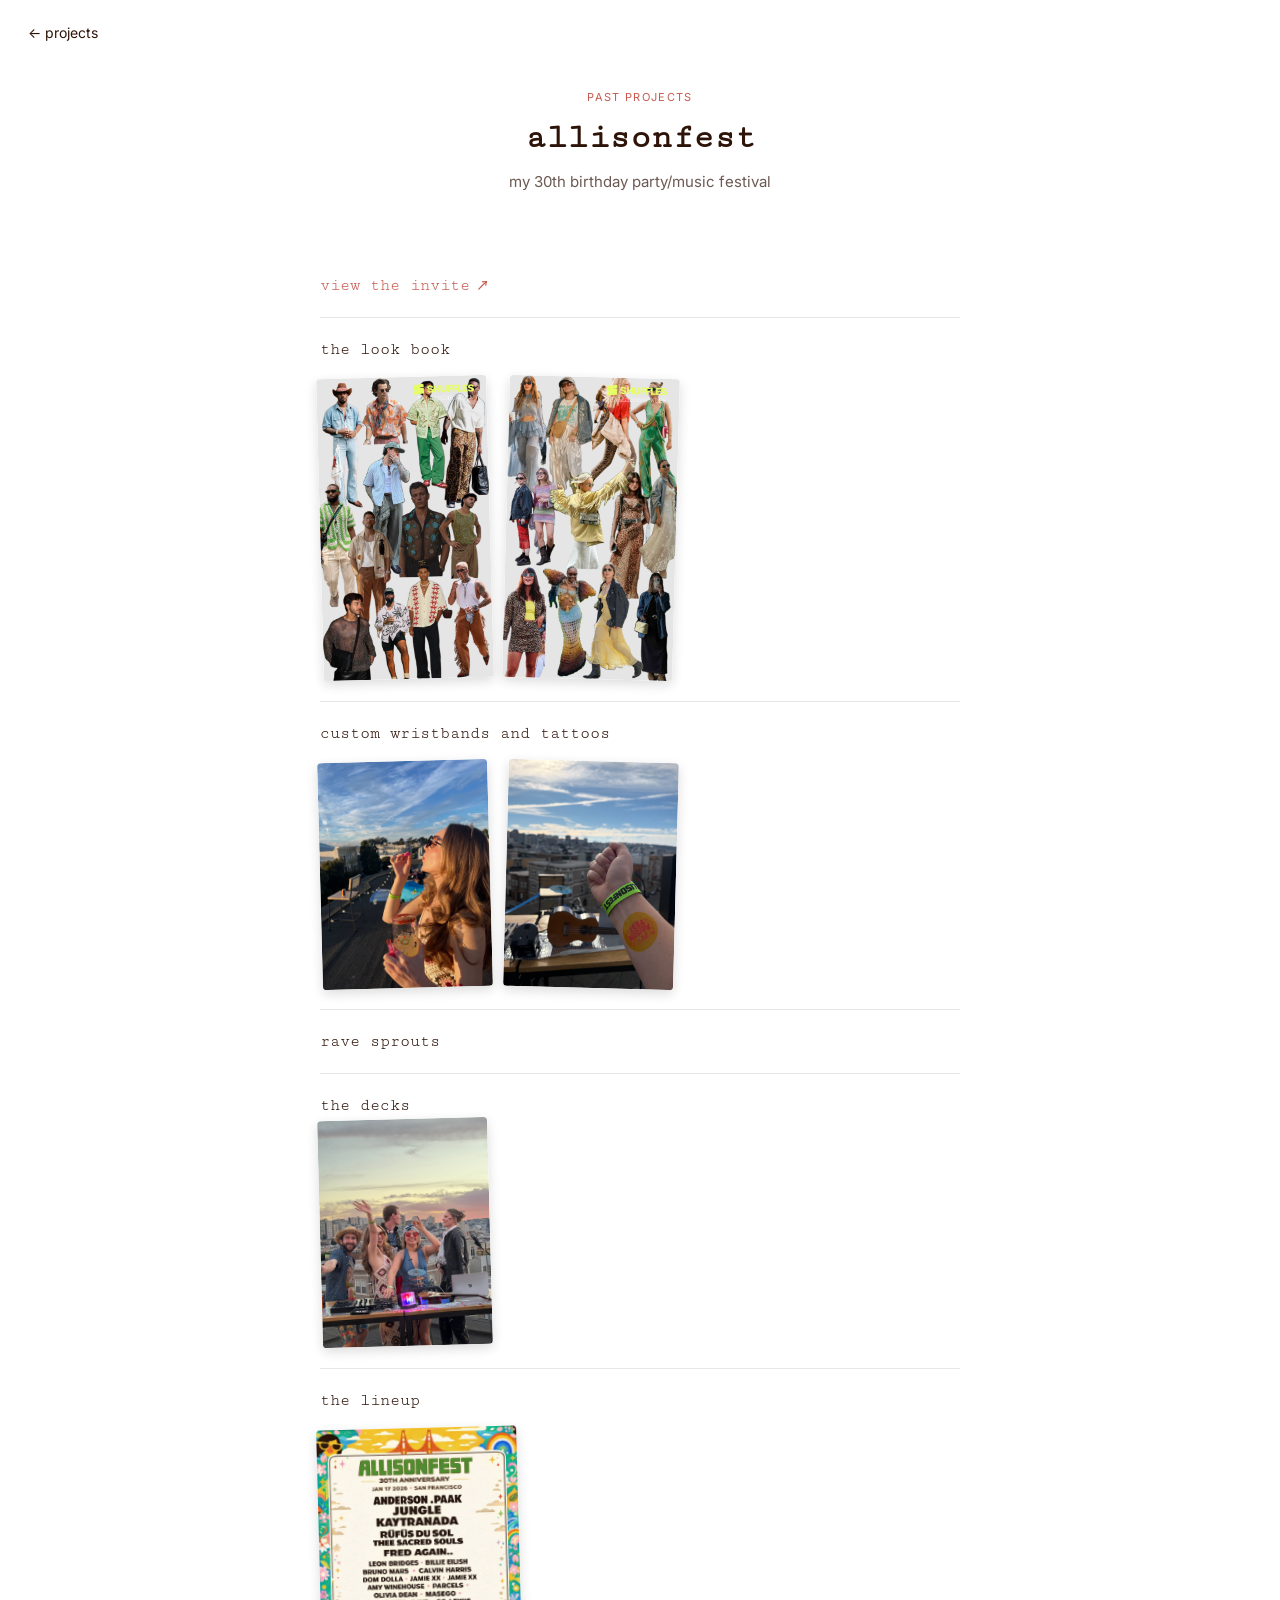
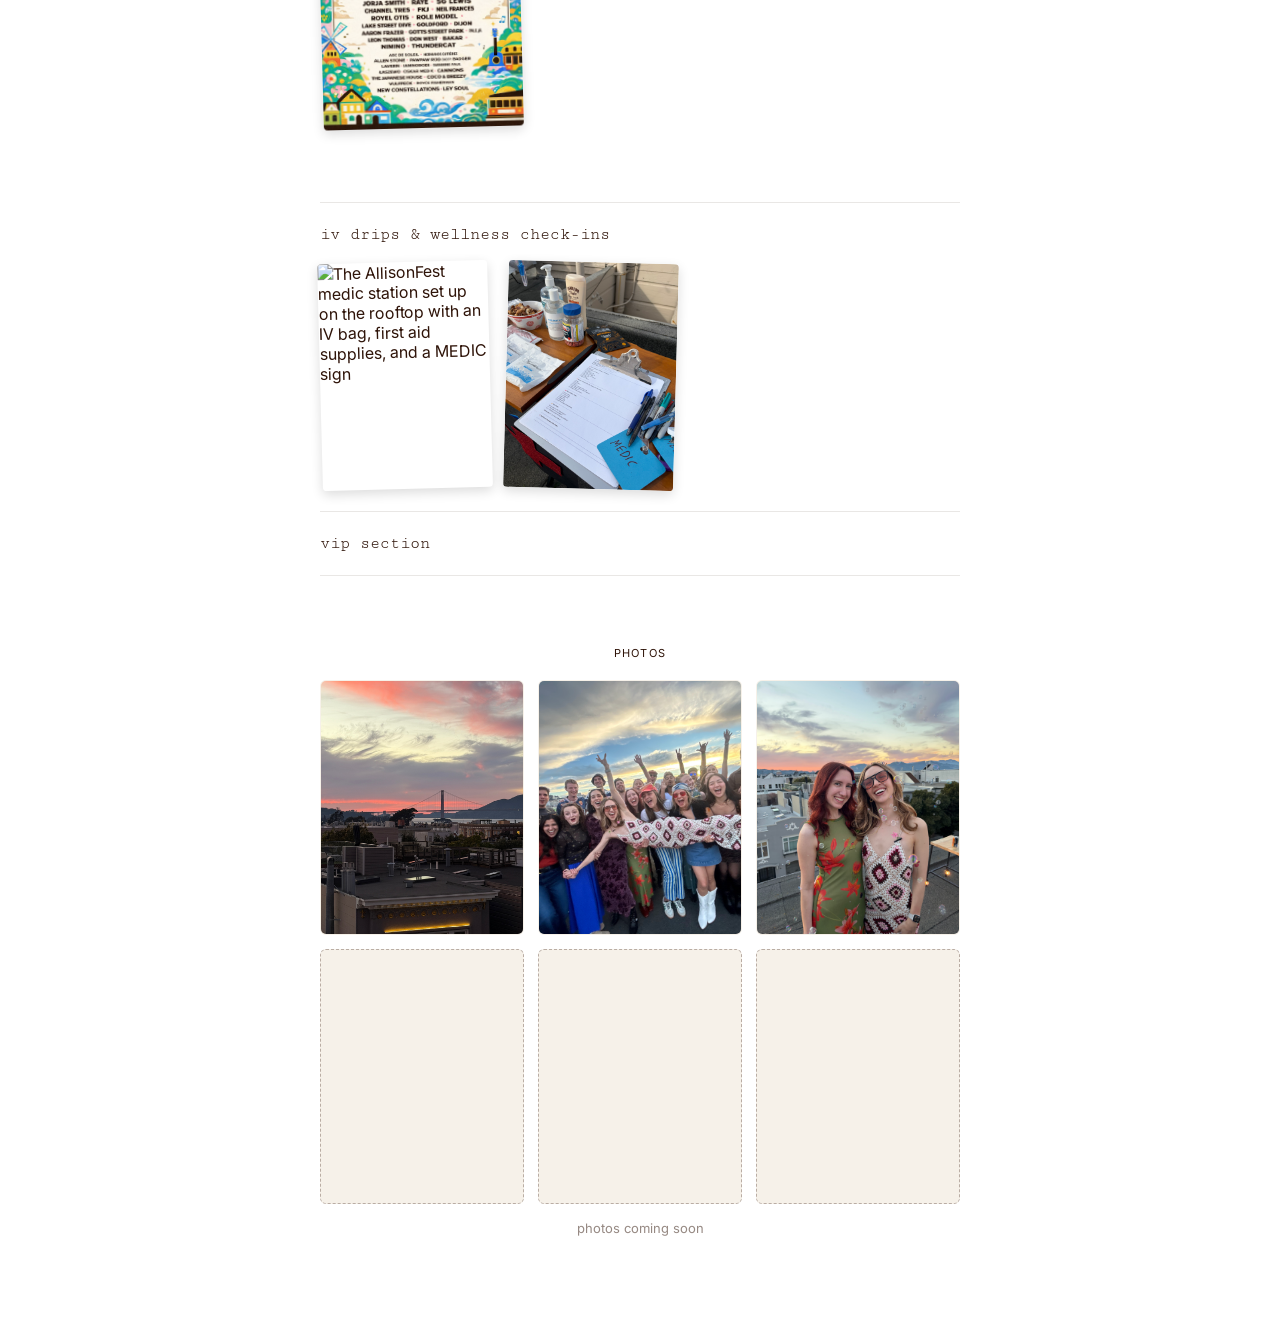
==== allisonfest.html @ 03eff828 "Place lineup poster and Spotify embed side by side Wrapped both in a flex row (.lineup-row) that sit" ====
<!DOCTYPE html>
<html lang="en">
<head>
  <meta charset="UTF-8">
  <meta name="viewport" content="width=device-width, initial-scale=1.0">
  <title>allisonfest - Allison</title>
  <link href="https://fonts.googleapis.com/css2?family=Cutive+Mono&family=Inter:wght@400;500&display=swap" rel="stylesheet">
  <link rel="stylesheet" href="allisonfest.css">
  <link rel="icon" type="image/svg+xml" href="favicon.svg">
</head>
<body>
  <a class="back" href="projects.html">&larr; projects</a>

  <header>
    <p class="label">past projects</p>
    <h1>allisonfest</h1>
    <p class="intro">my 30th birthday party/music festival</p>
  </header>

  <div class="moments">

    <div class="moment">
      <div class="text">
        <a class="moment-link title-link" href="https://partiful.com/e/MpASDK0CbghXF8dYH8AB?c=dkXeD7G3" target="_blank" rel="noopener">
          view the invite
          <svg class="arrow" viewBox="0 0 20 20" aria-hidden="true" xmlns="http://www.w3.org/2000/svg">
            <path d="M4 16 C7 12.5 10 9.5 15 5" stroke="#c65a4f" stroke-width="1.6" fill="none" stroke-linecap="round"/>
            <path d="M9.3 5.6 C11.3 5.2 13.4 5 15 5 C14.7 6.6 14.3 8.5 13.9 10.4" stroke="#c65a4f" stroke-width="1.6" fill="none" stroke-linecap="round" stroke-linejoin="round"/>
          </svg>
        </a>
      </div>
    </div>

    <div class="moment">
      <div class="text">
        <span class="title">the look book</span>
        <div class="moment-photos">
          <img class="moment-photo" src="images/allisonfest-lookbook-moodboard.jpg"
               alt="AllisonFest lookbook moodboard: a collage of festival menswear outfit inspiration">
          <img class="moment-photo tilt-r" src="images/allisonfest-lookbook-moodboard-2.jpg"
               alt="AllisonFest lookbook moodboard: a collage of festival womenswear outfit inspiration">
        </div>
      </div>
    </div>

    <div class="moment">
      <div class="text">
        <span class="title">custom wristbands and tattoos</span>
        <div class="moment-photos">
          <img class="moment-photo" src="images/allisonfest-wristband.jpg"
               alt="Guest wearing a custom AllisonFest 30th anniversary wristband, blowing bubbles on the rooftop">
          <img class="moment-photo tilt-r" src="images/allisonfest-wristband-tattoo.jpg"
               alt="A guest's wristband and custom AllisonFest temporary tattoo on their arm">
        </div>
      </div>
    </div>

    <div class="moment">
      <div class="text">
        <span class="title">rave sprouts</span>
      </div>
    </div>

    <div class="moment">
      <div class="text">
        <span class="title">the decks</span>
        <img class="moment-photo" src="images/allisonfest-dj-table.jpg"
             alt="Friends dancing and hyping up the decks with a Pioneer DJ setup and disco lights at AllisonFest">
      </div>
    </div>

    <div class="moment">
      <div class="text">
        <span class="title">the lineup</span>
        <div class="lineup-row">
          <img class="moment-photo lineup-poster" src="images/allisonfest-lineup-poster.png" alt="AllisonFest 30th Anniversary festival lineup poster">
          <iframe class="moment-embed" title="AllisonFest playlist on Spotify"
                  src="https://open.spotify.com/embed/playlist/3aZyClrRQK6zC7qdqh6Js7"
                  height="352" frameborder="0" loading="lazy"
                  allow="autoplay; clipboard-write; encrypted-media; fullscreen; picture-in-picture"></iframe>
        </div>
      </div>
    </div>

    <div class="moment">
      <div class="text">
        <span class="title">iv drips &amp; wellness check-ins</span>
        <div class="moment-photos">
          <img class="moment-photo" src="images/allisonfest-medic-station.jpg"
               alt="The AllisonFest medic station set up on the rooftop with an IV bag, first aid supplies, and a MEDIC sign">
          <img class="moment-photo tilt-r" src="images/allisonfest-medic-form.jpg"
               alt="A joke medic check-in form on a clipboard, with questions like mental status exam and pain scale">
        </div>
      </div>
    </div>

    <div class="moment">
      <div class="text">
        <span class="title">vip section</span>
      </div>
    </div>

  </div>

  <div class="gallery">
    <p class="label">photos</p>
    <div class="gallery-grid">
      <div class="photo-slot filled">
        <img src="images/allisonfest-rooftop-view.jpg" alt="Sunset view of the Golden Gate Bridge from the AllisonFest rooftop">
      </div>
      <div class="photo-slot filled">
        <img src="images/allisonfest-crowd.jpg" alt="A big group of AllisonFest guests cheering on the rooftop at sunset">
      </div>
      <div class="photo-slot filled">
        <img src="images/allisonfest-friends.jpg" alt="Two friends smiling together on the rooftop with bubbles floating around them">
      </div>
      <div class="photo-slot"></div>
      <div class="photo-slot"></div>
      <div class="photo-slot"></div>
    </div>
    <p class="gallery-note">photos coming soon</p>
  </div>

</body>
</html>
---- allisonfest.css ----
* { margin: 0; padding: 0; box-sizing: border-box; }

body {
  background: #ffffff;
  font-family: "Inter", sans-serif;
  color: #2e1308;
  padding: 90px 6vw 100px;
}

.back {
  position: fixed;
  top: 24px;
  left: 28px;
  font-size: 14px;
  font-family: "Inter", sans-serif;
  color: #2e1308;
  text-decoration: none;
  z-index: 10;
}

.back:hover { text-decoration: underline; }

header {
  text-align: center;
  max-width: 520px;
  margin: 0 auto 60px;
}

.label {
  font-size: 11px;
  font-weight: 400;
  text-transform: uppercase;
  letter-spacing: 0.12em;
  color: #c65a4f;
  margin-bottom: 14px;
}

header h1 {
  font-family: "Cutive Mono", monospace;
  font-weight: 700;
  font-size: clamp(1.6rem, 4vw, 2.2rem);
  margin-bottom: 14px;
}

.intro {
  font-size: 15px;
  line-height: 1.5;
  color: rgba(46, 19, 8, 0.7);
}

.moments {
  max-width: 640px;
  margin: 0 auto;
}

.moment {
  display: flex;
  align-items: center;
  gap: 24px;
  padding: 22px 0;
  border-bottom: 1px solid rgba(46, 19, 8, 0.1);
}

.thumb {
  flex-shrink: 0;
  width: 84px;
  height: 84px;
  border-radius: 50%;
  overflow: hidden;
}

.thumb svg {
  width: 100%;
  height: 100%;
  display: block;
}

.text {
  display: flex;
  flex-direction: column;
  gap: 4px;
}

.title {
  font-family: "Cutive Mono", monospace;
  font-size: 17px;
}

.blurb {
  font-size: 14px;
  line-height: 1.4;
  color: rgba(46, 19, 8, 0.65);
}

.moment-embed {
  width: 100%;
  max-width: 420px;
  margin-top: 12px;
  border: 0;
  border-radius: 12px;
}

.lineup-row {
  display: flex;
  flex-wrap: wrap;
  align-items: flex-start;
  gap: 20px;
  margin-top: 14px;
}

.lineup-row .lineup-poster {
  margin-top: 0;
  width: 200px;
  flex-shrink: 0;
}

.lineup-row .moment-embed {
  margin-top: 0;
  width: 100%;
  max-width: 380px;
  flex: 1 1 280px;
}

.moment-link {
  display: inline-flex;
  align-items: center;
  gap: 6px;
  margin-top: 8px;
  font-family: "Cutive Mono", monospace;
  font-size: 13px;
  color: #c65a4f;
  text-decoration: none;
}

.moment-link:hover {
  text-decoration: underline;
}

.moment-link .arrow {
  width: 12px;
  height: 12px;
}

.moment-link.title-link {
  margin-top: 0;
  font-size: 17px;
}

.moment-link.title-link .arrow {
  width: 14px;
  height: 14px;
}

.moment-photos {
  display: flex;
  flex-wrap: wrap;
  gap: 16px;
  margin-top: 14px;
}

.moment-photo {
  width: 170px;
  max-width: 100%;
  border-radius: 4px;
  transform: rotate(-1.5deg);
  box-shadow: 0 4px 12px rgba(0, 0, 0, 0.14);
}

.moment-photo.tilt-r {
  transform: rotate(1.5deg);
}

.dog-grid {
  display: flex;
  flex-wrap: wrap;
  justify-content: center;
  gap: 36px;
  max-width: 700px;
  margin: 20px auto 0;
}

.dog-card {
  display: flex;
  flex-direction: column;
  align-items: center;
  gap: 10px;
  transform: rotate(-2deg);
}

.dog-card.no-tilt {
  transform: rotate(0deg);
}

.dog-card.tilt-r {
  transform: rotate(2deg);
}

.dog-photo {
  width: 220px;
  max-width: 100%;
  border-radius: 4px;
  box-shadow: 0 4px 12px rgba(0, 0, 0, 0.16);
}

.dog-name {
  font-family: "Cutive Mono", monospace;
  font-size: 15px;
  color: #2e1308;
}

.gallery {
  max-width: 640px;
  margin: 70px auto 0;
  text-align: center;
}

.gallery .label {
  color: #2e1308;
}

.gallery-grid {
  display: grid;
  grid-template-columns: repeat(3, 1fr);
  gap: 14px;
  margin-top: 20px;
}

.photo-slot {
  aspect-ratio: 4 / 5;
  border: 1.5px dashed rgba(46, 19, 8, 0.3);
  border-radius: 6px;
  background: #f6f1e9;
  overflow: hidden;
}

.photo-slot.filled {
  border-style: solid;
  border-color: transparent;
}

.photo-slot.filled img {
  width: 100%;
  height: 100%;
  object-fit: cover;
  display: block;
}

.gallery-note {
  margin-top: 16px;
  font-size: 13px;
  text-align: center;
  color: rgba(46, 19, 8, 0.5);
}

@media (max-width: 640px) {
  body { padding: 80px 5vw 60px; }
  .moment { gap: 16px; }
  .thumb { width: 68px; height: 68px; }
  .gallery-grid { grid-template-columns: repeat(2, 1fr); }
}
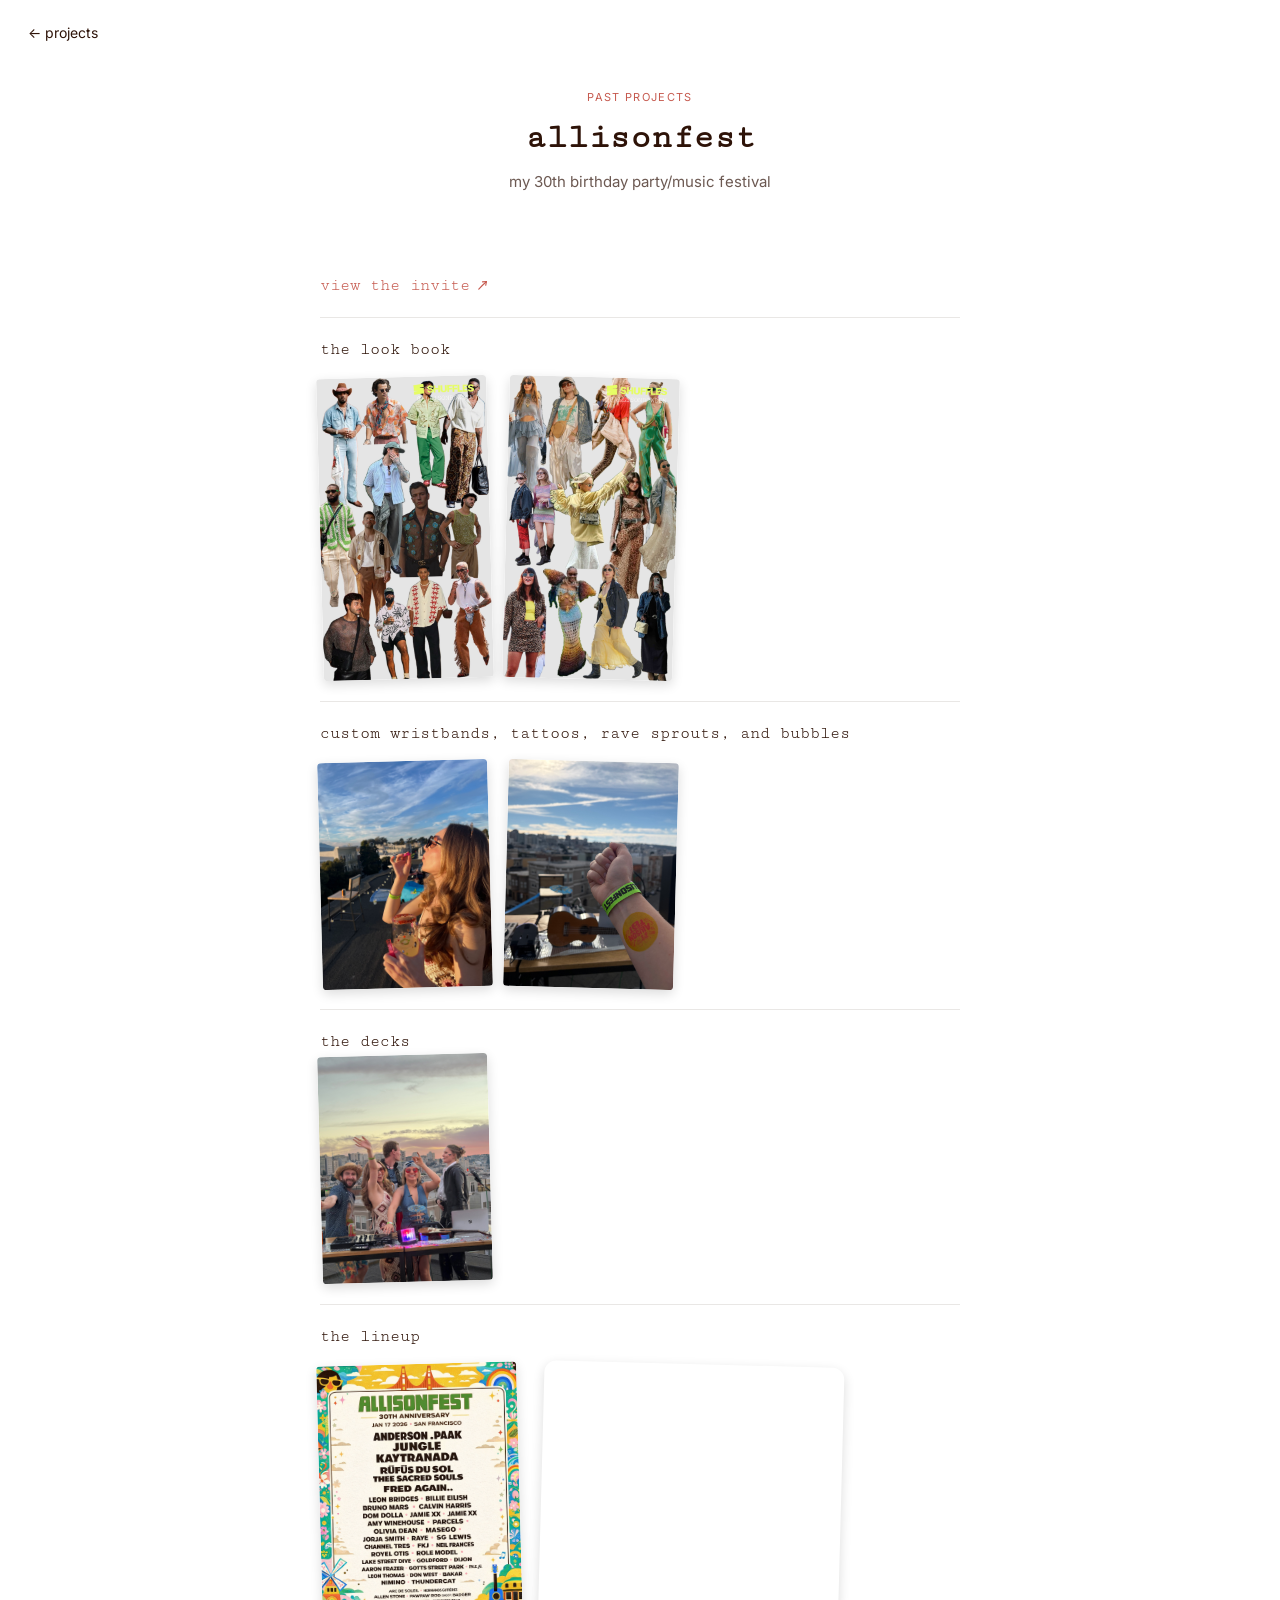
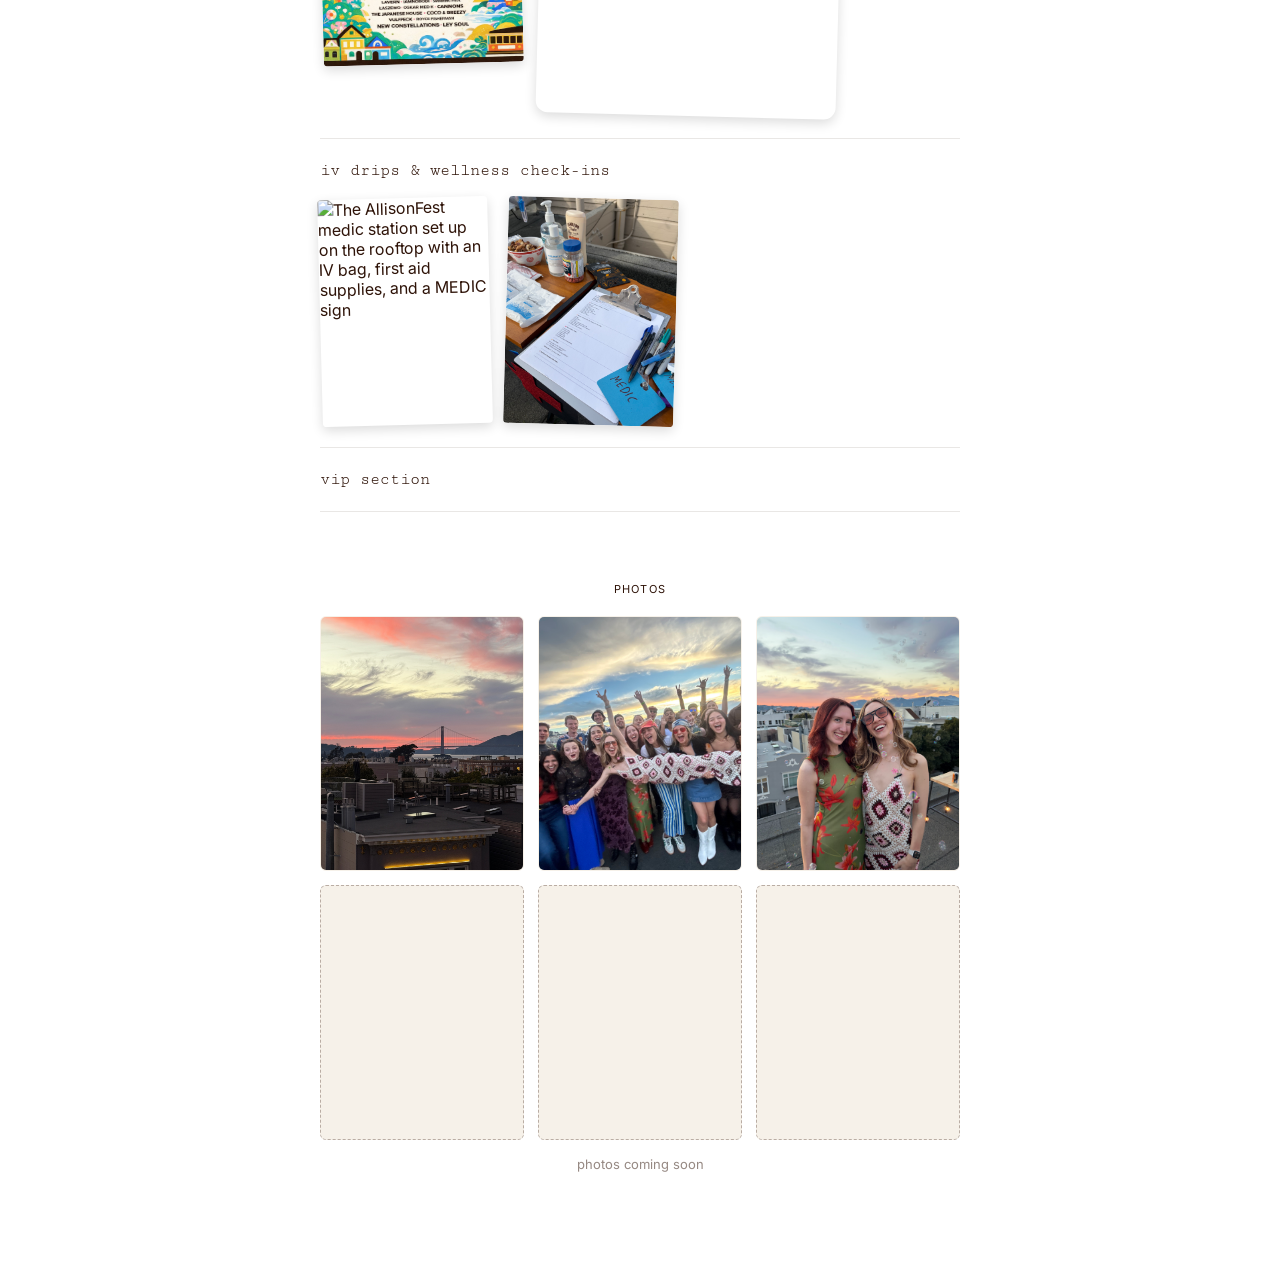
==== commit ca3f89f9: "Merge rave sprouts into the wristbands/tattoos section title Combined into one section titled 'custo" ====
--- a/allisonfest.html
+++ b/allisonfest.html
@@ -45,19 +45,13 @@
 
     <div class="moment">
       <div class="text">
-        <span class="title">custom wristbands and tattoos</span>
+        <span class="title">custom wristbands, tattoos, rave sprouts, and bubbles</span>
         <div class="moment-photos">
           <img class="moment-photo" src="images/allisonfest-wristband.jpg"
                alt="Guest wearing a custom AllisonFest 30th anniversary wristband, blowing bubbles on the rooftop">
           <img class="moment-photo tilt-r" src="images/allisonfest-wristband-tattoo.jpg"
                alt="A guest's wristband and custom AllisonFest temporary tattoo on their arm">
         </div>
-      </div>
-    </div>
-
-    <div class="moment">
-      <div class="text">
-        <span class="title">rave sprouts</span>
       </div>
     </div>
 
--- a/allisonfest.css
+++ b/allisonfest.css
@@ -119,6 +119,8 @@
   width: 100%;
   max-width: 380px;
   flex: 1 1 280px;
+  transform: rotate(1.5deg);
+  box-shadow: 0 4px 12px rgba(0, 0, 0, 0.14);
 }
 
 .moment-link {
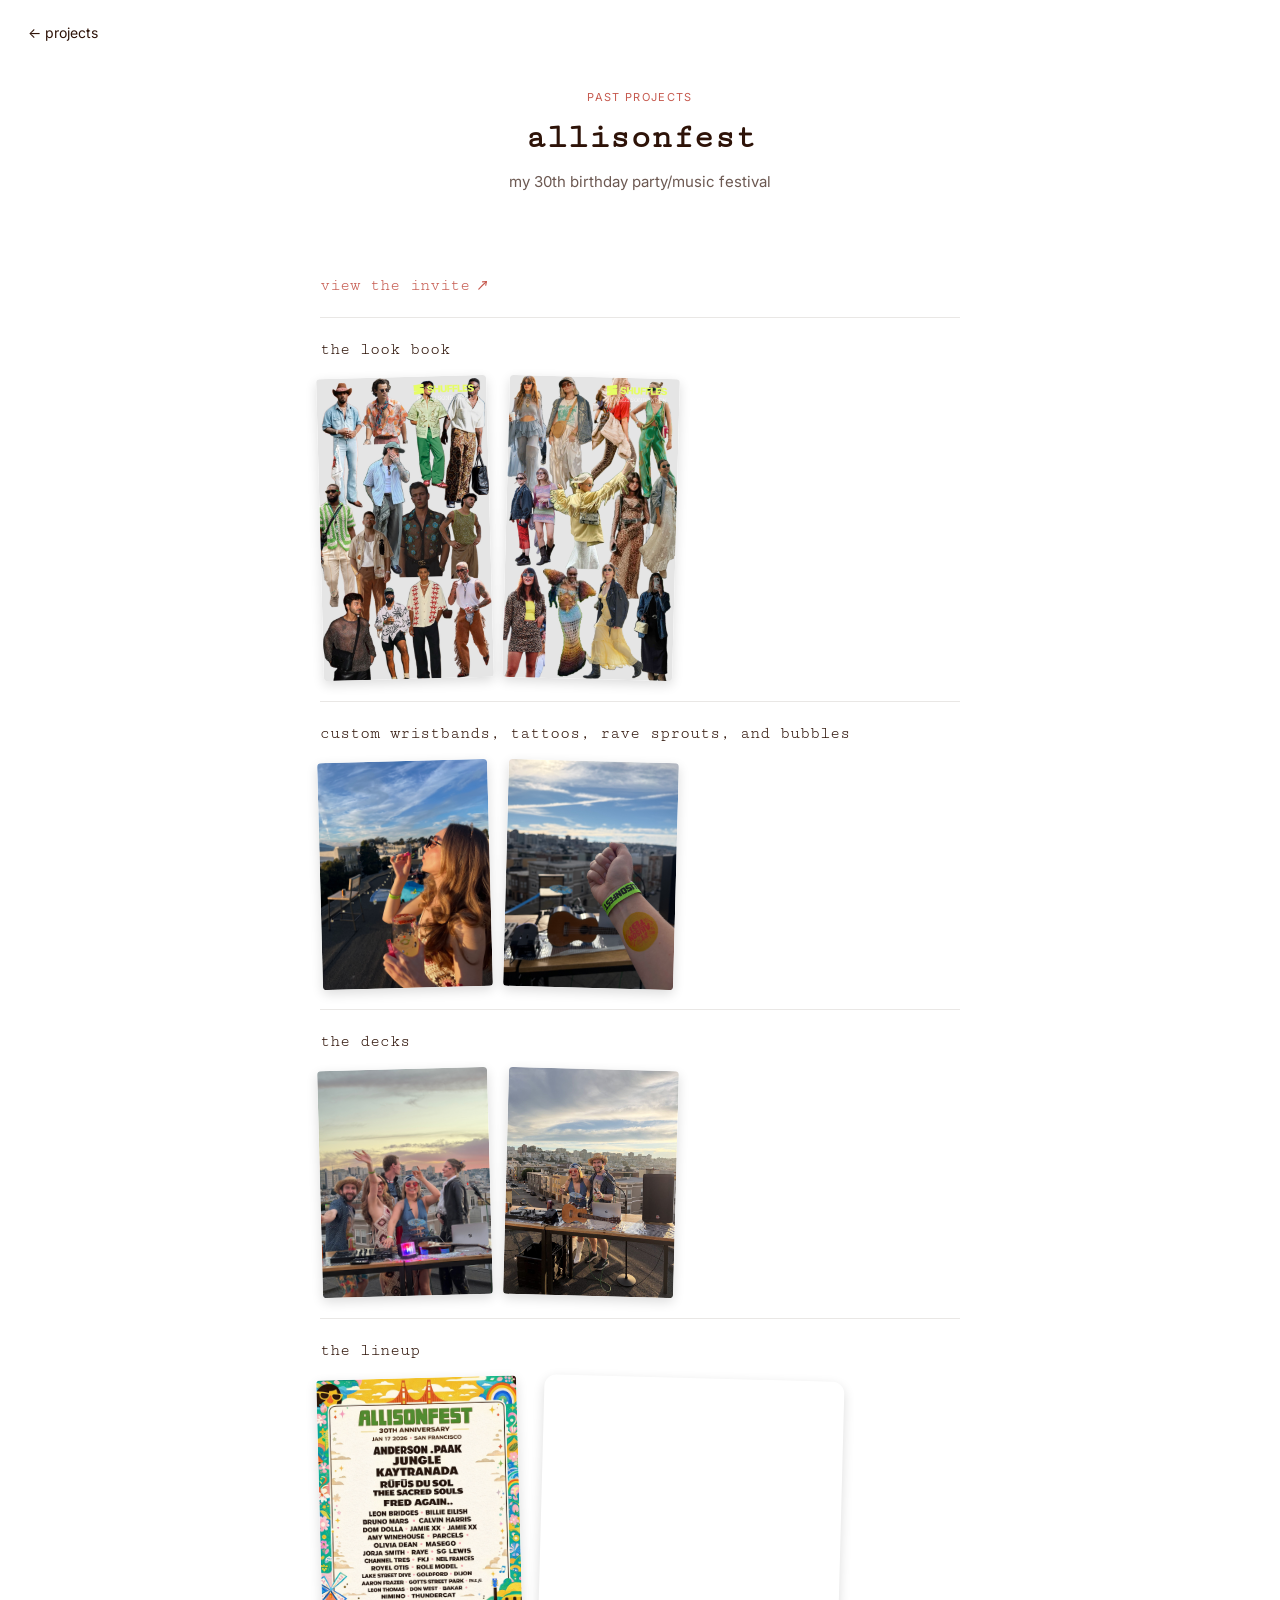
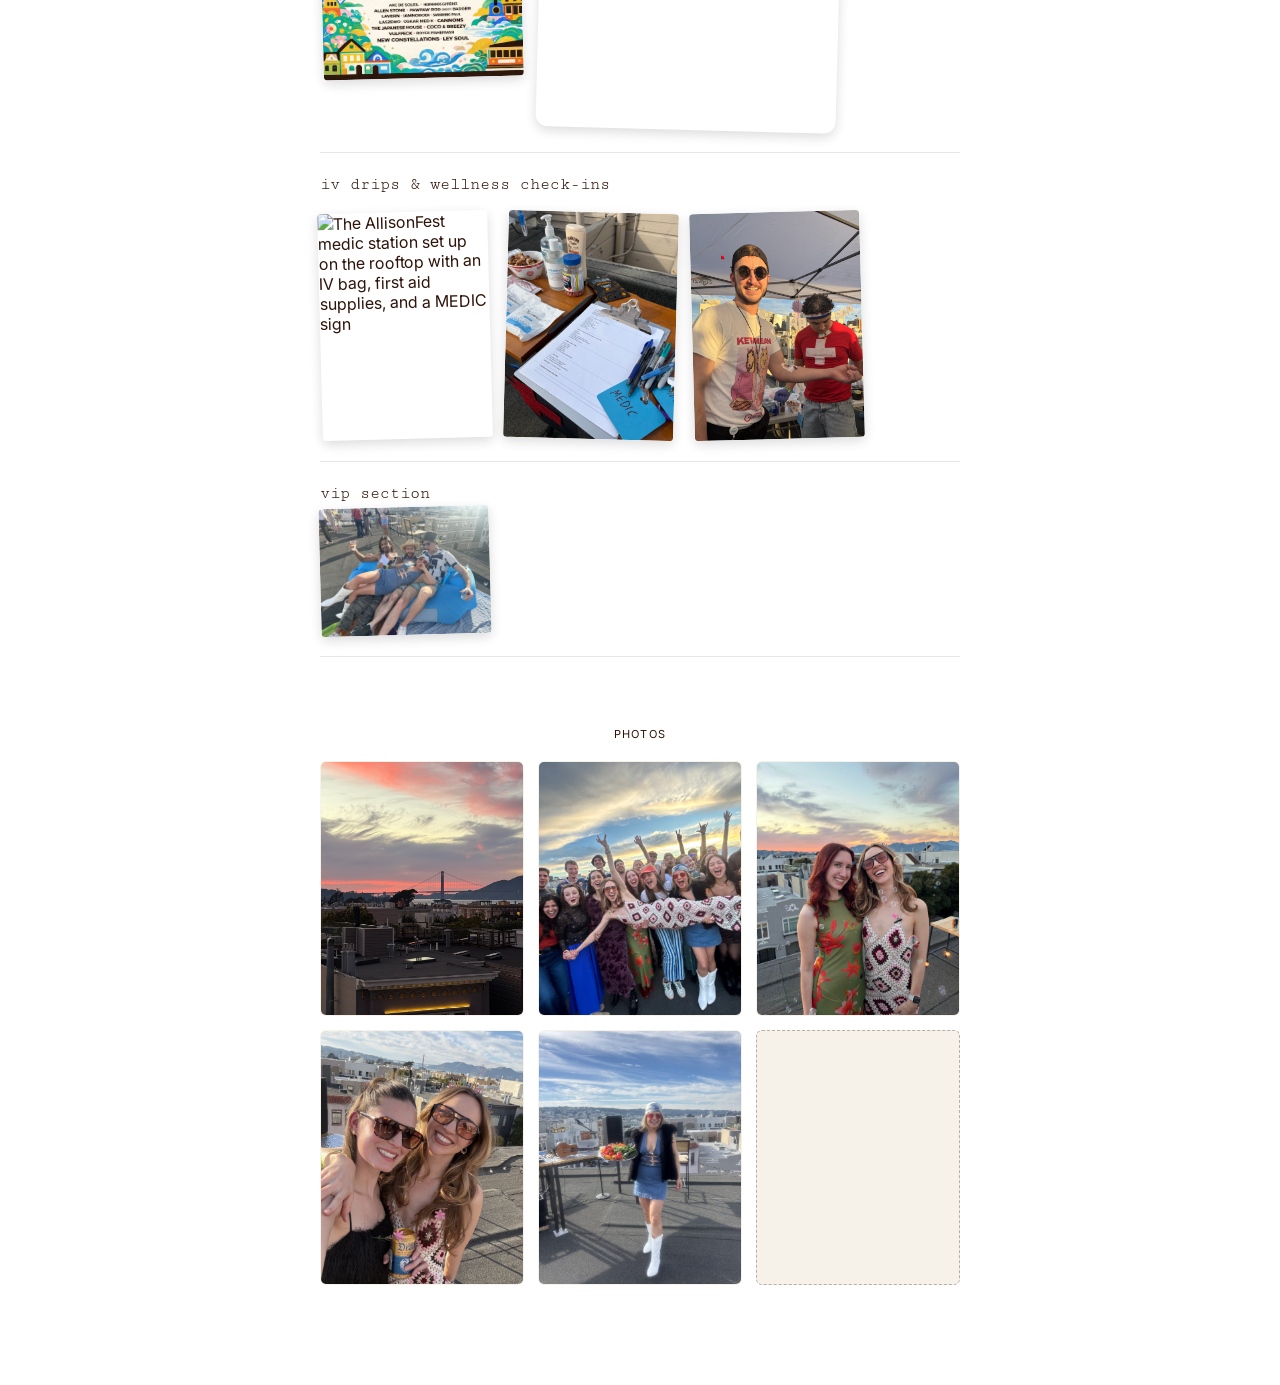
==== commit 4a794e30: "Add new AllisonFest photos: decks, VIP section, medic tent, gallery - the decks: added second DJ tab" ====
--- a/allisonfest.html
+++ b/allisonfest.html
@@ -58,8 +58,12 @@
     <div class="moment">
       <div class="text">
         <span class="title">the decks</span>
-        <img class="moment-photo" src="images/allisonfest-dj-table.jpg"
-             alt="Friends dancing and hyping up the decks with a Pioneer DJ setup and disco lights at AllisonFest">
+        <div class="moment-photos">
+          <img class="moment-photo" src="images/allisonfest-dj-table.jpg"
+               alt="Friends dancing and hyping up the decks with a Pioneer DJ setup and disco lights at AllisonFest">
+          <img class="moment-photo tilt-r" src="images/allisonfest-decks-2.jpg"
+               alt="Two DJs laughing behind the decks on the rooftop with a ukulele and speaker, city skyline behind them">
+        </div>
       </div>
     </div>
 
@@ -84,6 +88,8 @@
                alt="The AllisonFest medic station set up on the rooftop with an IV bag, first aid supplies, and a MEDIC sign">
           <img class="moment-photo tilt-r" src="images/allisonfest-medic-form.jpg"
                alt="A joke medic check-in form on a clipboard, with questions like mental status exam and pain scale">
+          <img class="moment-photo" src="images/allisonfest-medic-2.jpg"
+               alt="A guest getting a fake IV setup from a medic-costumed friend under the medic tent">
         </div>
       </div>
     </div>
@@ -91,6 +97,8 @@
     <div class="moment">
       <div class="text">
         <span class="title">vip section</span>
+        <img class="moment-photo" src="images/allisonfest-vip.jpg"
+             alt="Friends piled onto a blue inflatable lounger in the VIP section, laughing and holding drinks">
       </div>
     </div>
 
@@ -108,11 +116,14 @@
       <div class="photo-slot filled">
         <img src="images/allisonfest-friends.jpg" alt="Two friends smiling together on the rooftop with bubbles floating around them">
       </div>
-      <div class="photo-slot"></div>
-      <div class="photo-slot"></div>
+      <div class="photo-slot filled">
+        <img src="images/allisonfest-gallery-4.jpg" alt="Two friends smiling together on the rooftop with the Golden Gate Bridge behind them">
+      </div>
+      <div class="photo-slot filled">
+        <img src="images/allisonfest-gallery-5.jpg" alt="Guest in a denim outfit and white boots holding a veggie tray on the rooftop">
+      </div>
       <div class="photo-slot"></div>
     </div>
-    <p class="gallery-note">photos coming soon</p>
   </div>
 
 </body>
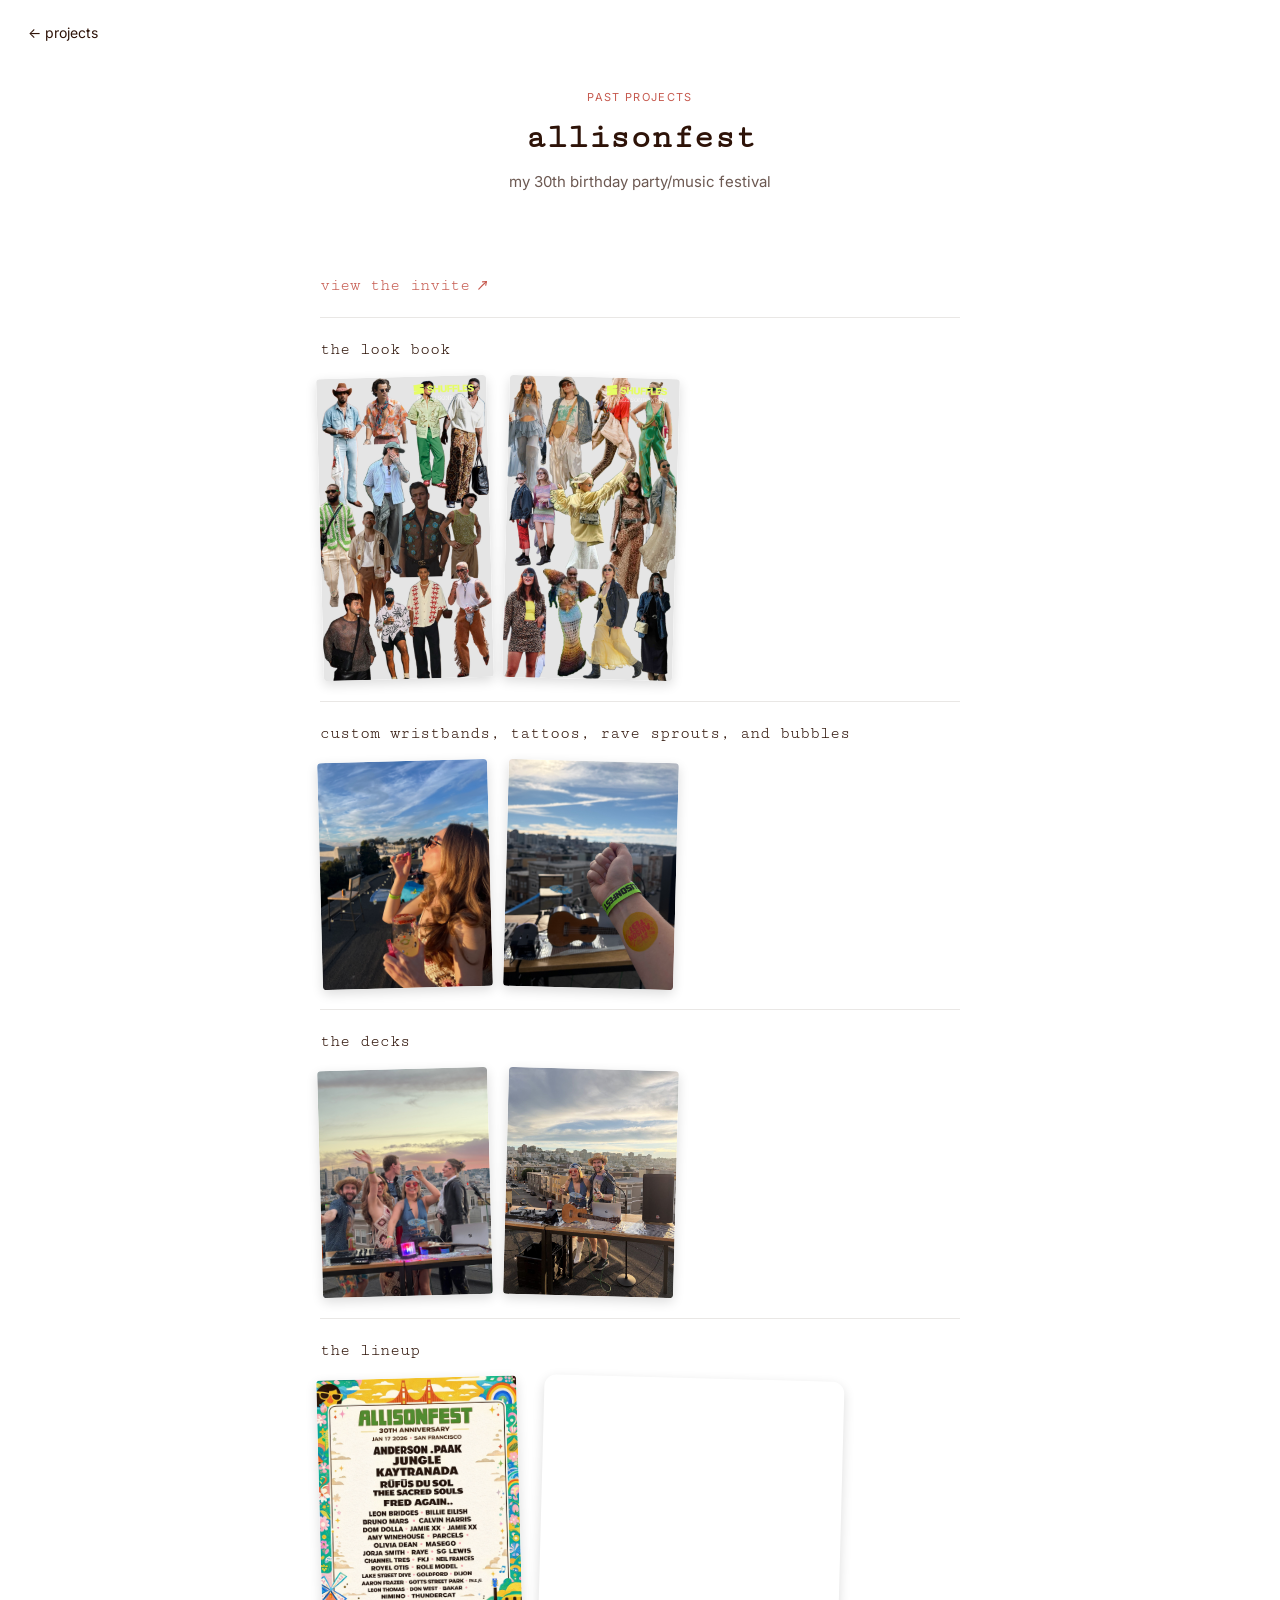
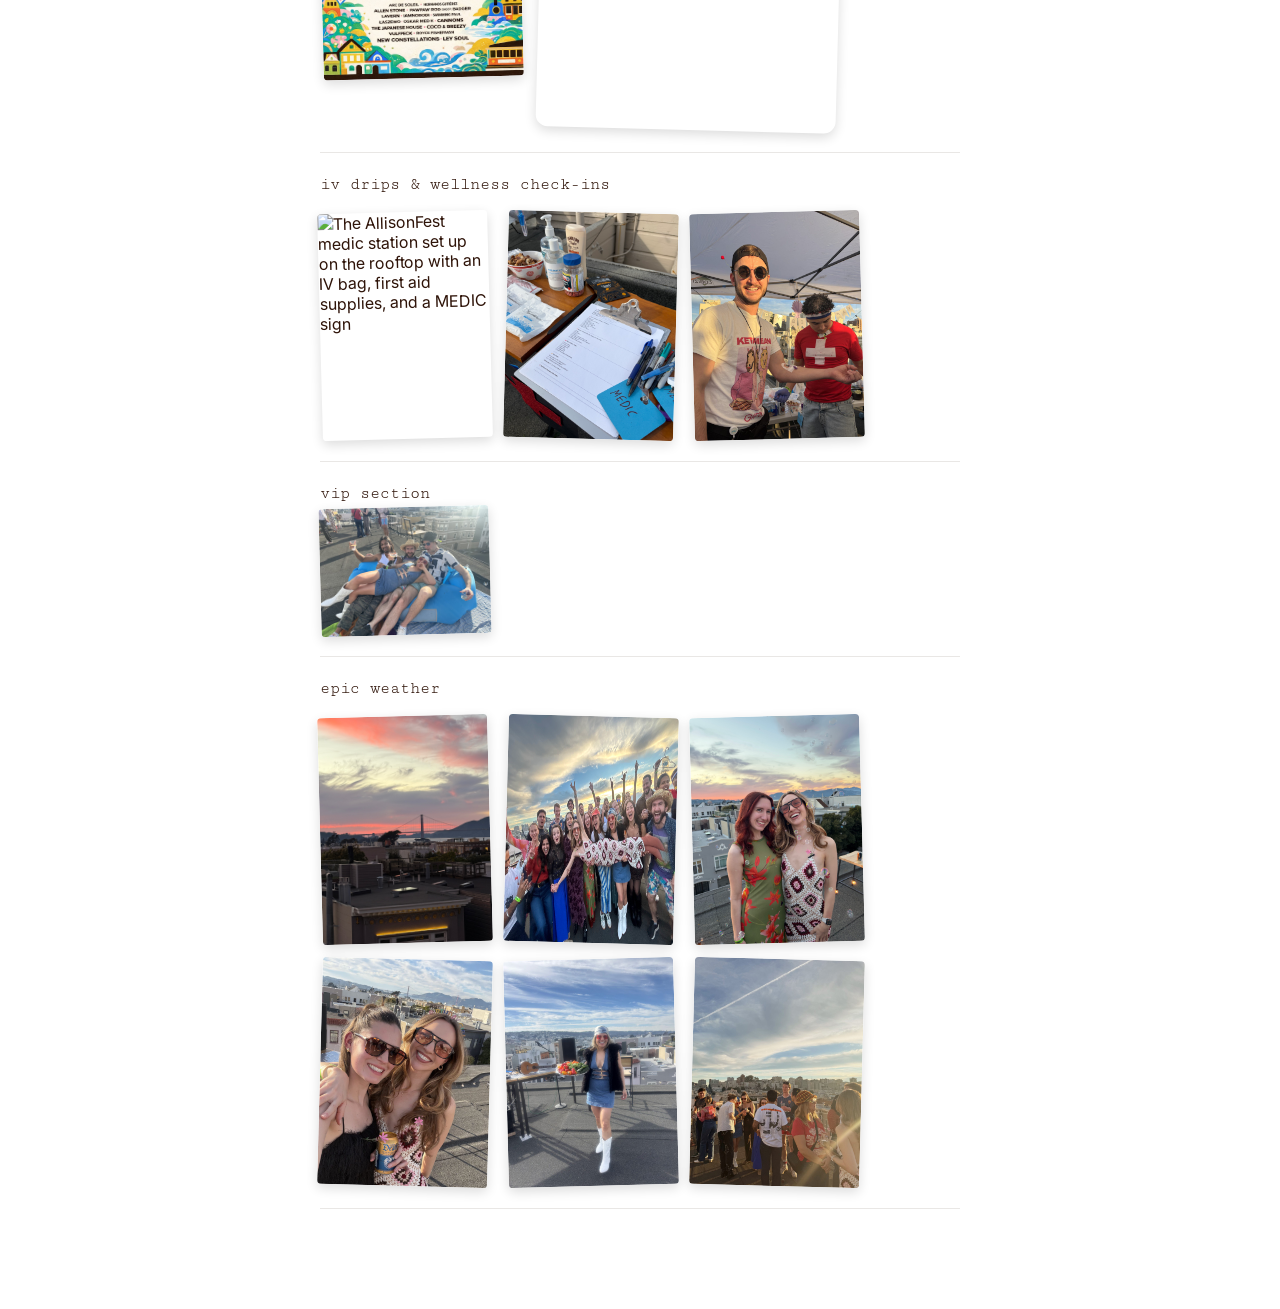
==== commit bf399335: "Replace bottom photo gallery grid with an 'epic weather' moment section Moved all 5 existing gallery" ====
--- a/allisonfest.html
+++ b/allisonfest.html
@@ -102,28 +102,20 @@
       </div>
     </div>
 
-  </div>
+    <div class="moment">
+      <div class="text">
+        <span class="title">epic weather</span>
+        <div class="moment-photos">
+          <img class="moment-photo" src="images/allisonfest-rooftop-view.jpg" alt="Sunset view of the Golden Gate Bridge from the AllisonFest rooftop">
+          <img class="moment-photo tilt-r" src="images/allisonfest-crowd.jpg" alt="A big group of AllisonFest guests cheering on the rooftop at sunset">
+          <img class="moment-photo" src="images/allisonfest-friends.jpg" alt="Two friends smiling together on the rooftop with bubbles floating around them">
+          <img class="moment-photo tilt-r" src="images/allisonfest-gallery-4.jpg" alt="Two friends smiling together on the rooftop with the Golden Gate Bridge behind them">
+          <img class="moment-photo" src="images/allisonfest-gallery-5.jpg" alt="Guest in a denim outfit and white boots holding a veggie tray on the rooftop">
+          <img class="moment-photo tilt-r" src="images/allisonfest-gallery-6.jpg" alt="Group of friends chatting on the rooftop at golden hour under a dramatic sky with a long contrail">
+        </div>
+      </div>
+    </div>
 
-  <div class="gallery">
-    <p class="label">photos</p>
-    <div class="gallery-grid">
-      <div class="photo-slot filled">
-        <img src="images/allisonfest-rooftop-view.jpg" alt="Sunset view of the Golden Gate Bridge from the AllisonFest rooftop">
-      </div>
-      <div class="photo-slot filled">
-        <img src="images/allisonfest-crowd.jpg" alt="A big group of AllisonFest guests cheering on the rooftop at sunset">
-      </div>
-      <div class="photo-slot filled">
-        <img src="images/allisonfest-friends.jpg" alt="Two friends smiling together on the rooftop with bubbles floating around them">
-      </div>
-      <div class="photo-slot filled">
-        <img src="images/allisonfest-gallery-4.jpg" alt="Two friends smiling together on the rooftop with the Golden Gate Bridge behind them">
-      </div>
-      <div class="photo-slot filled">
-        <img src="images/allisonfest-gallery-5.jpg" alt="Guest in a denim outfit and white boots holding a veggie tray on the rooftop">
-      </div>
-      <div class="photo-slot"></div>
-    </div>
   </div>
 
 </body>
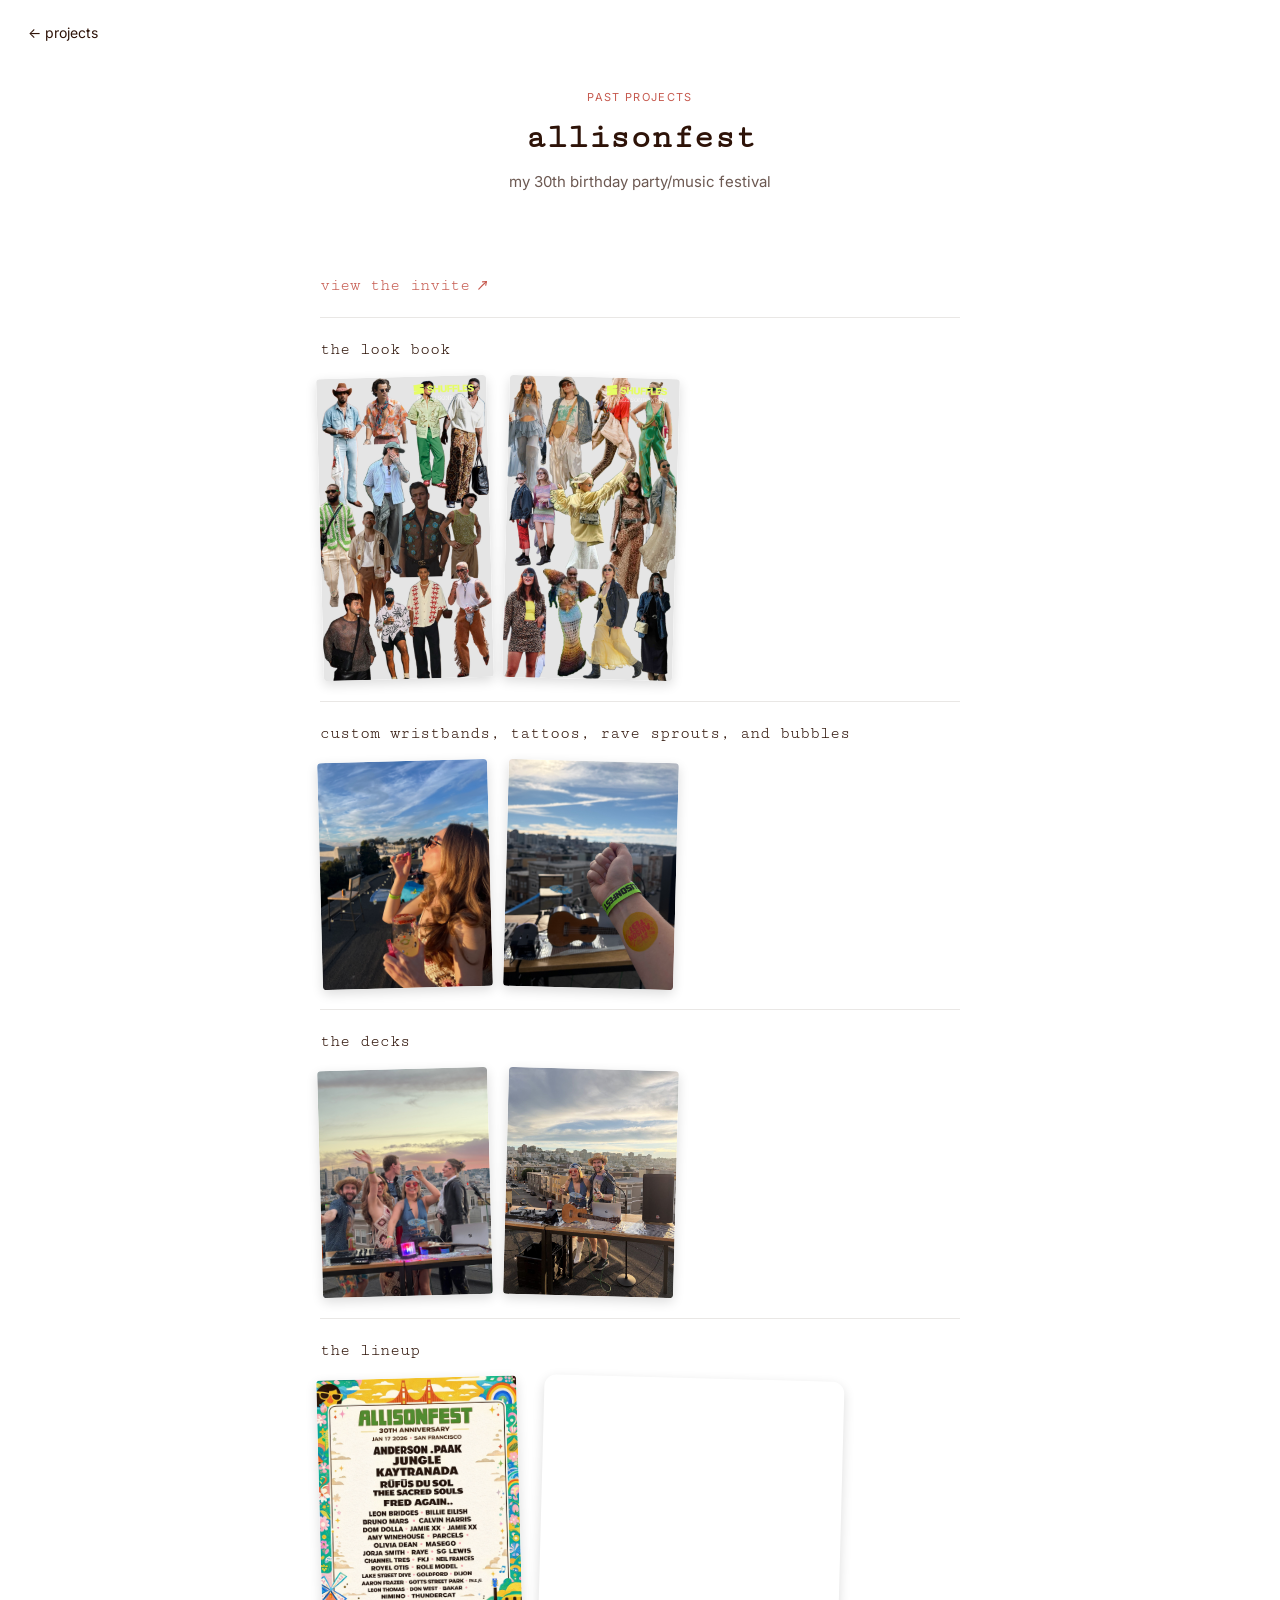
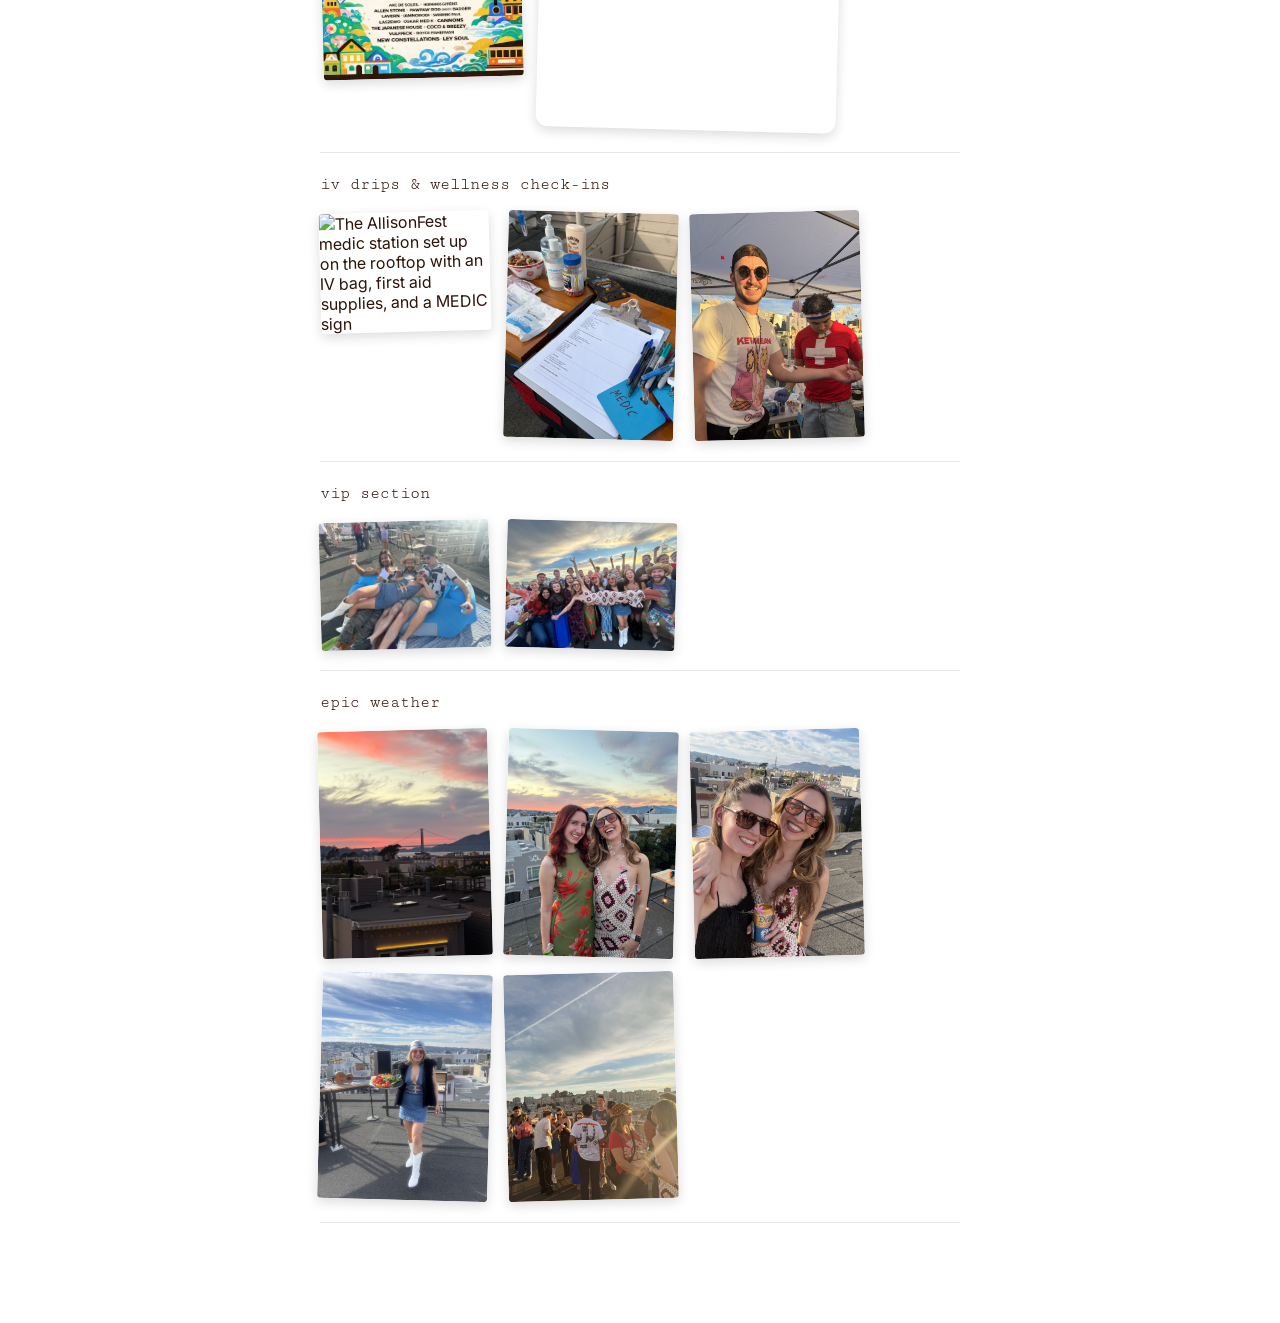
==== commit 1910c34c: "Add real photo sticker for walking tours icon; move crowd photo to VIP section - hobbies.html: repla" ====
--- a/allisonfest.html
+++ b/allisonfest.html
@@ -97,8 +97,12 @@
     <div class="moment">
       <div class="text">
         <span class="title">vip section</span>
-        <img class="moment-photo" src="images/allisonfest-vip.jpg"
-             alt="Friends piled onto a blue inflatable lounger in the VIP section, laughing and holding drinks">
+        <div class="moment-photos">
+          <img class="moment-photo" src="images/allisonfest-vip.jpg"
+               alt="Friends piled onto a blue inflatable lounger in the VIP section, laughing and holding drinks">
+          <img class="moment-photo tilt-r" src="images/allisonfest-crowd.jpg"
+               alt="A big group of AllisonFest guests cheering on the rooftop at sunset">
+        </div>
       </div>
     </div>
 
@@ -107,11 +111,10 @@
         <span class="title">epic weather</span>
         <div class="moment-photos">
           <img class="moment-photo" src="images/allisonfest-rooftop-view.jpg" alt="Sunset view of the Golden Gate Bridge from the AllisonFest rooftop">
-          <img class="moment-photo tilt-r" src="images/allisonfest-crowd.jpg" alt="A big group of AllisonFest guests cheering on the rooftop at sunset">
-          <img class="moment-photo" src="images/allisonfest-friends.jpg" alt="Two friends smiling together on the rooftop with bubbles floating around them">
-          <img class="moment-photo tilt-r" src="images/allisonfest-gallery-4.jpg" alt="Two friends smiling together on the rooftop with the Golden Gate Bridge behind them">
-          <img class="moment-photo" src="images/allisonfest-gallery-5.jpg" alt="Guest in a denim outfit and white boots holding a veggie tray on the rooftop">
-          <img class="moment-photo tilt-r" src="images/allisonfest-gallery-6.jpg" alt="Group of friends chatting on the rooftop at golden hour under a dramatic sky with a long contrail">
+          <img class="moment-photo tilt-r" src="images/allisonfest-friends.jpg" alt="Two friends smiling together on the rooftop with bubbles floating around them">
+          <img class="moment-photo" src="images/allisonfest-gallery-4.jpg" alt="Two friends smiling together on the rooftop with the Golden Gate Bridge behind them">
+          <img class="moment-photo tilt-r" src="images/allisonfest-gallery-5.jpg" alt="Guest in a denim outfit and white boots holding a veggie tray on the rooftop">
+          <img class="moment-photo" src="images/allisonfest-gallery-6.jpg" alt="Group of friends chatting on the rooftop at golden hour under a dramatic sky with a long contrail">
         </div>
       </div>
     </div>
--- a/allisonfest.css
+++ b/allisonfest.css
@@ -156,6 +156,7 @@
 .moment-photos {
   display: flex;
   flex-wrap: wrap;
+  align-items: flex-start;
   gap: 16px;
   margin-top: 14px;
 }
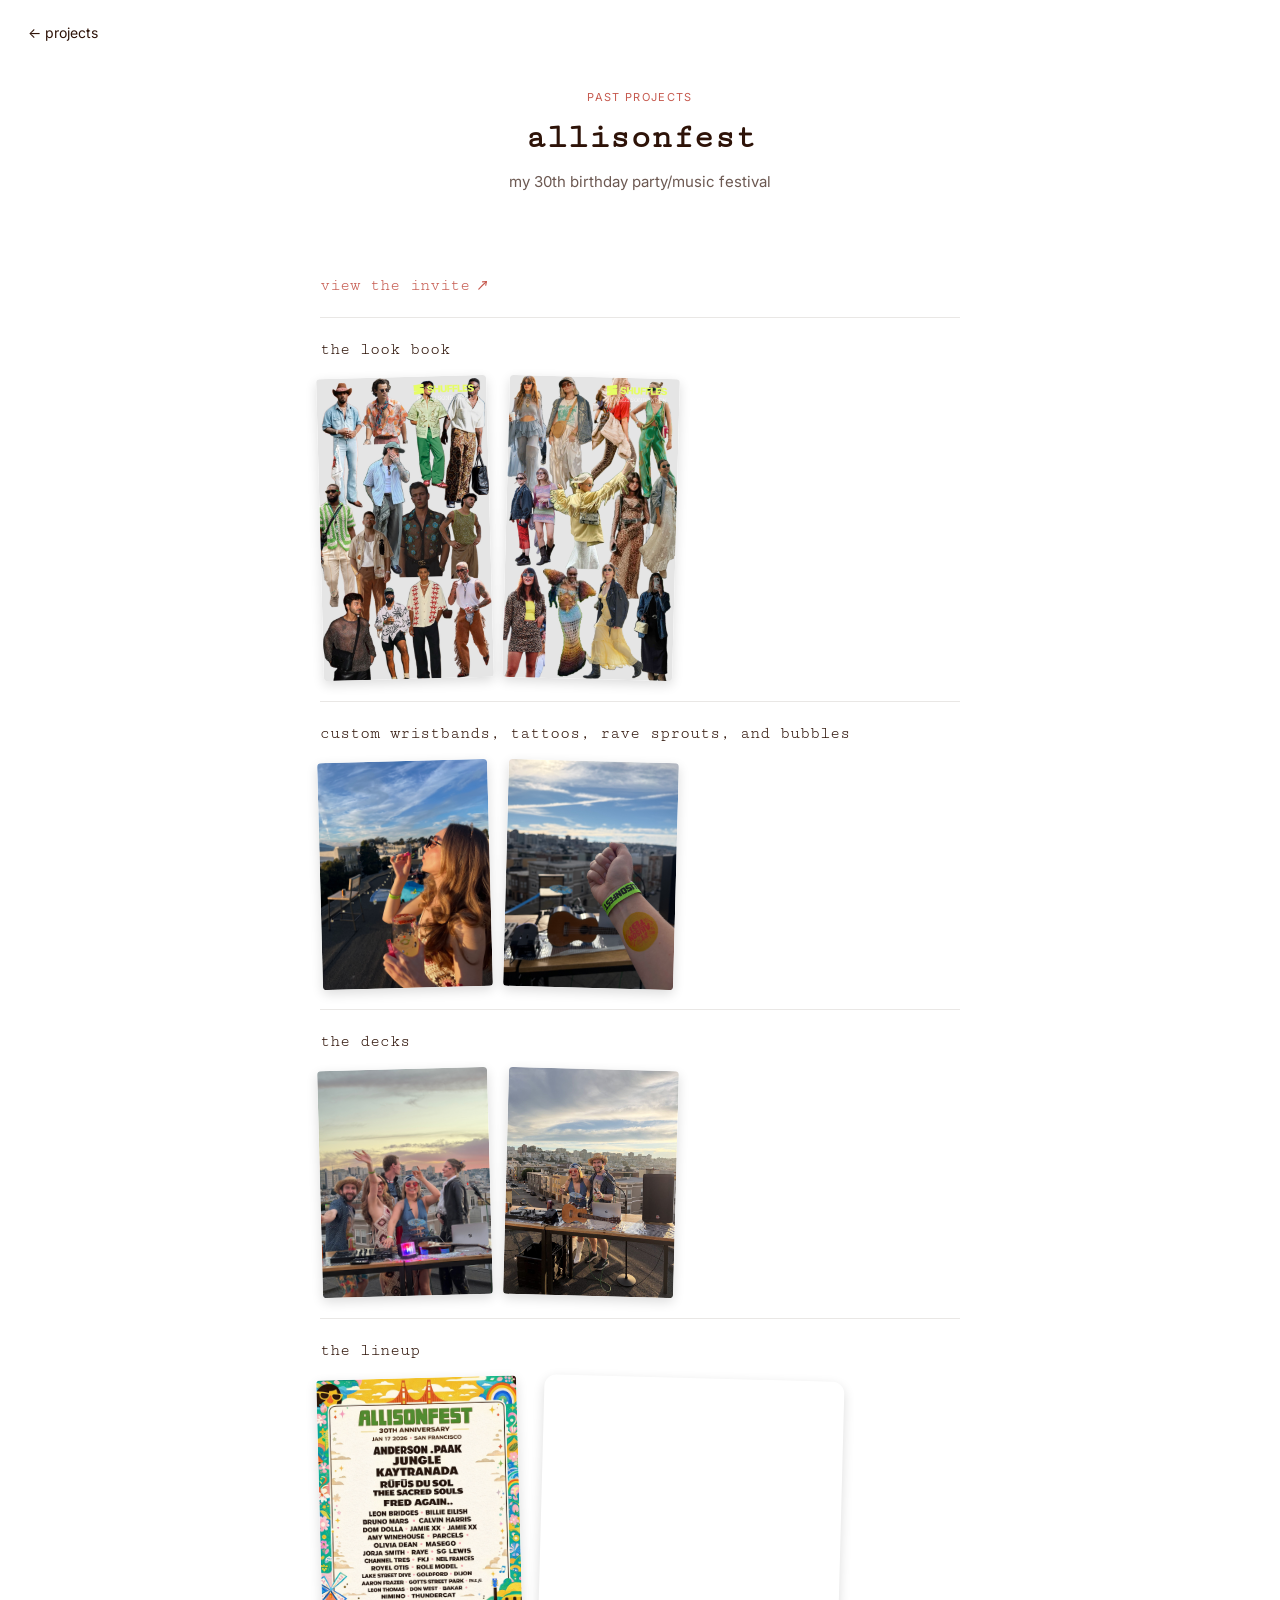
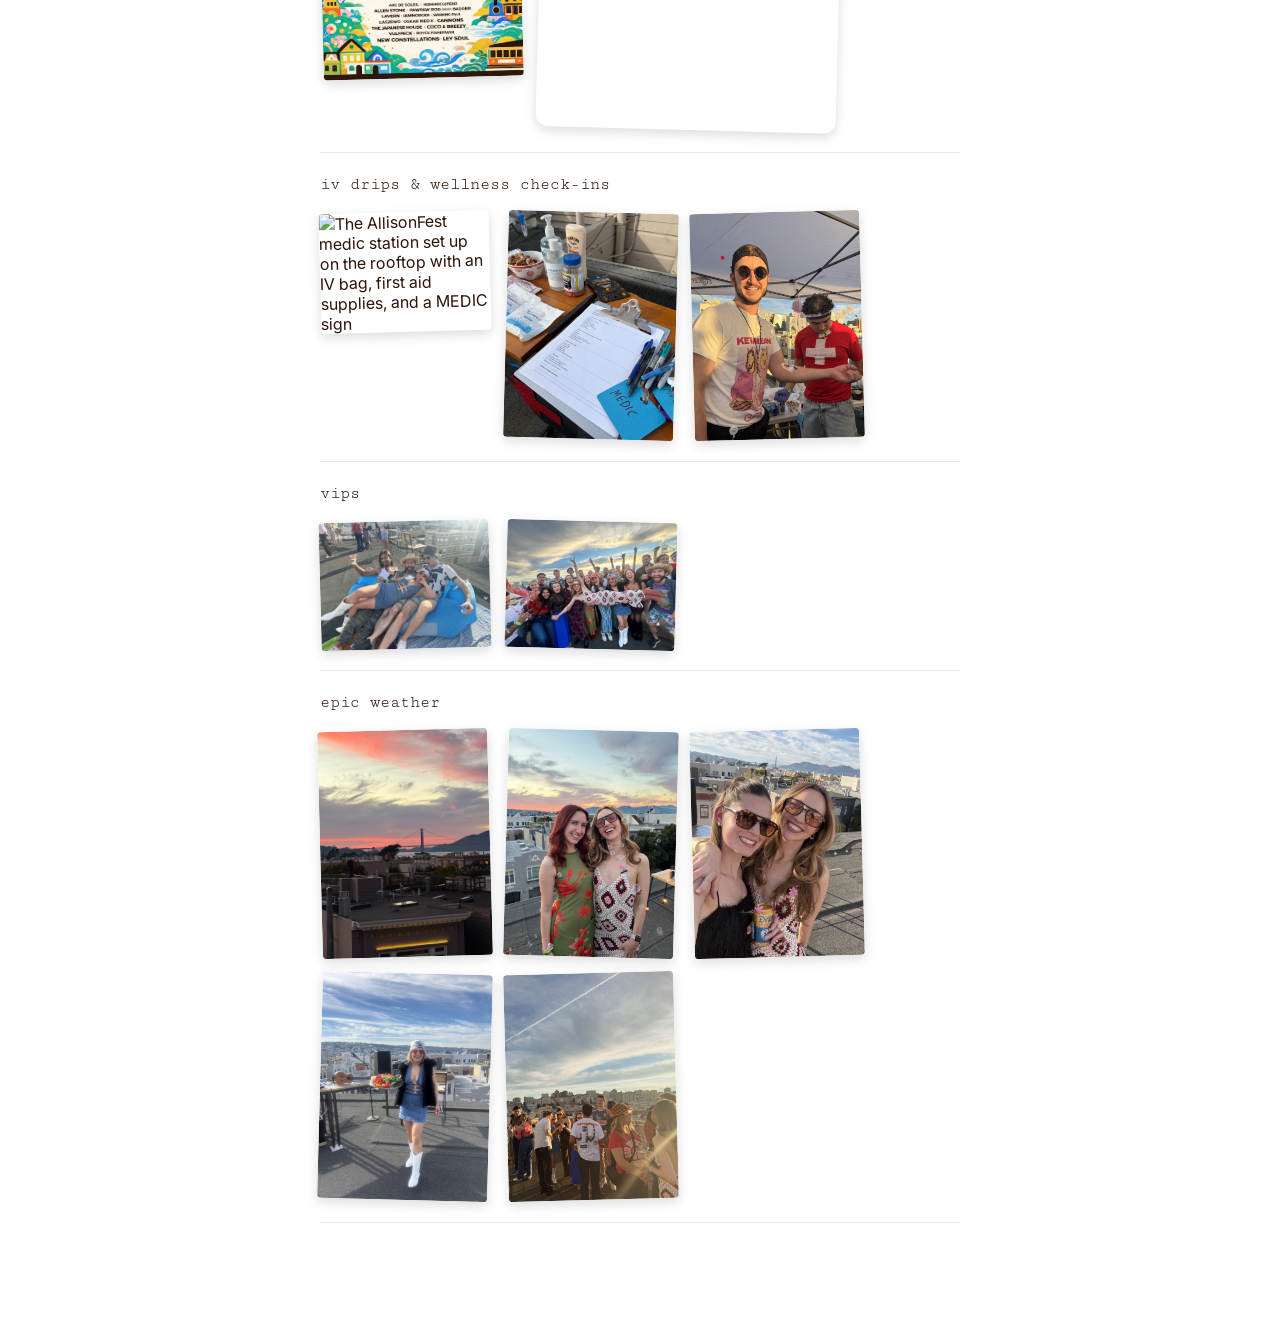
==== commit 07460d9b: "Rename 'vip section' to 'vips'" ====
--- a/allisonfest.html
+++ b/allisonfest.html
@@ -96,7 +96,7 @@
 
     <div class="moment">
       <div class="text">
-        <span class="title">vip section</span>
+        <span class="title">vips</span>
         <div class="moment-photos">
           <img class="moment-photo" src="images/allisonfest-vip.jpg"
                alt="Friends piled onto a blue inflatable lounger in the VIP section, laughing and holding drinks">
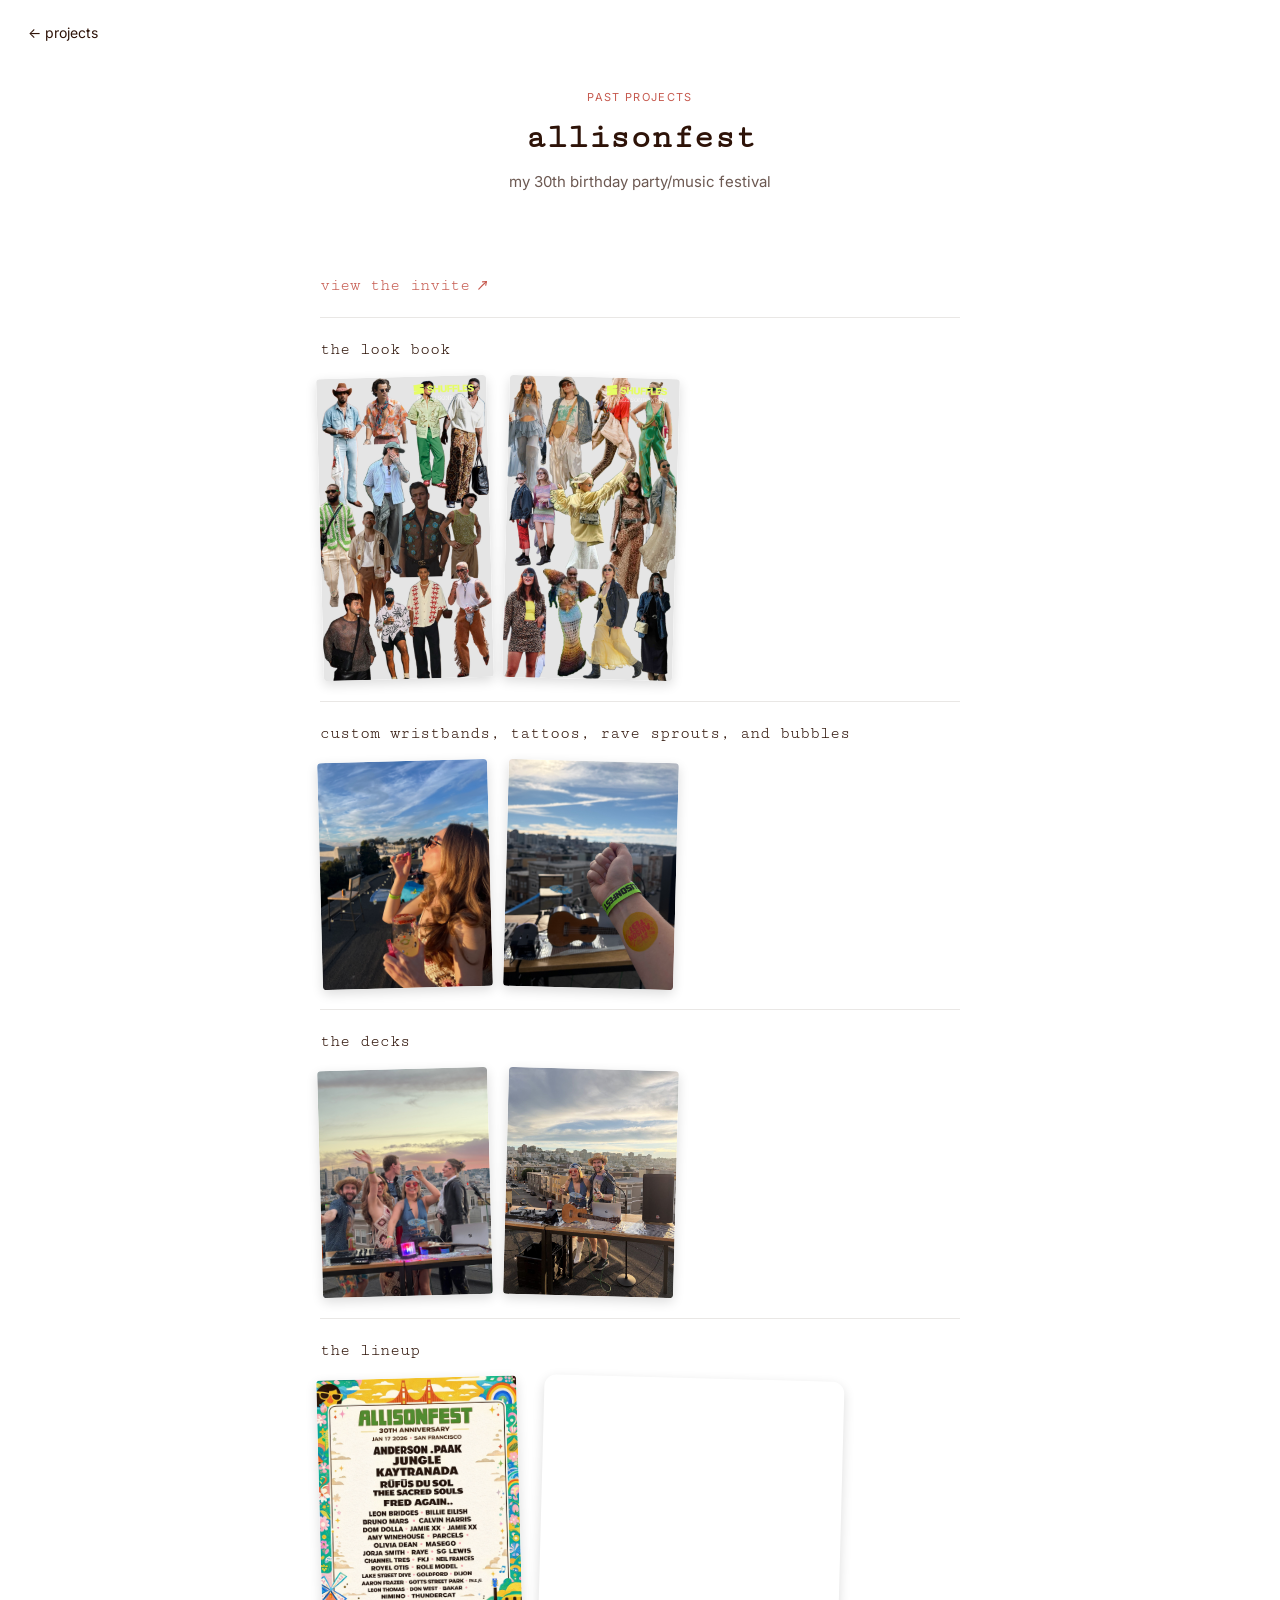
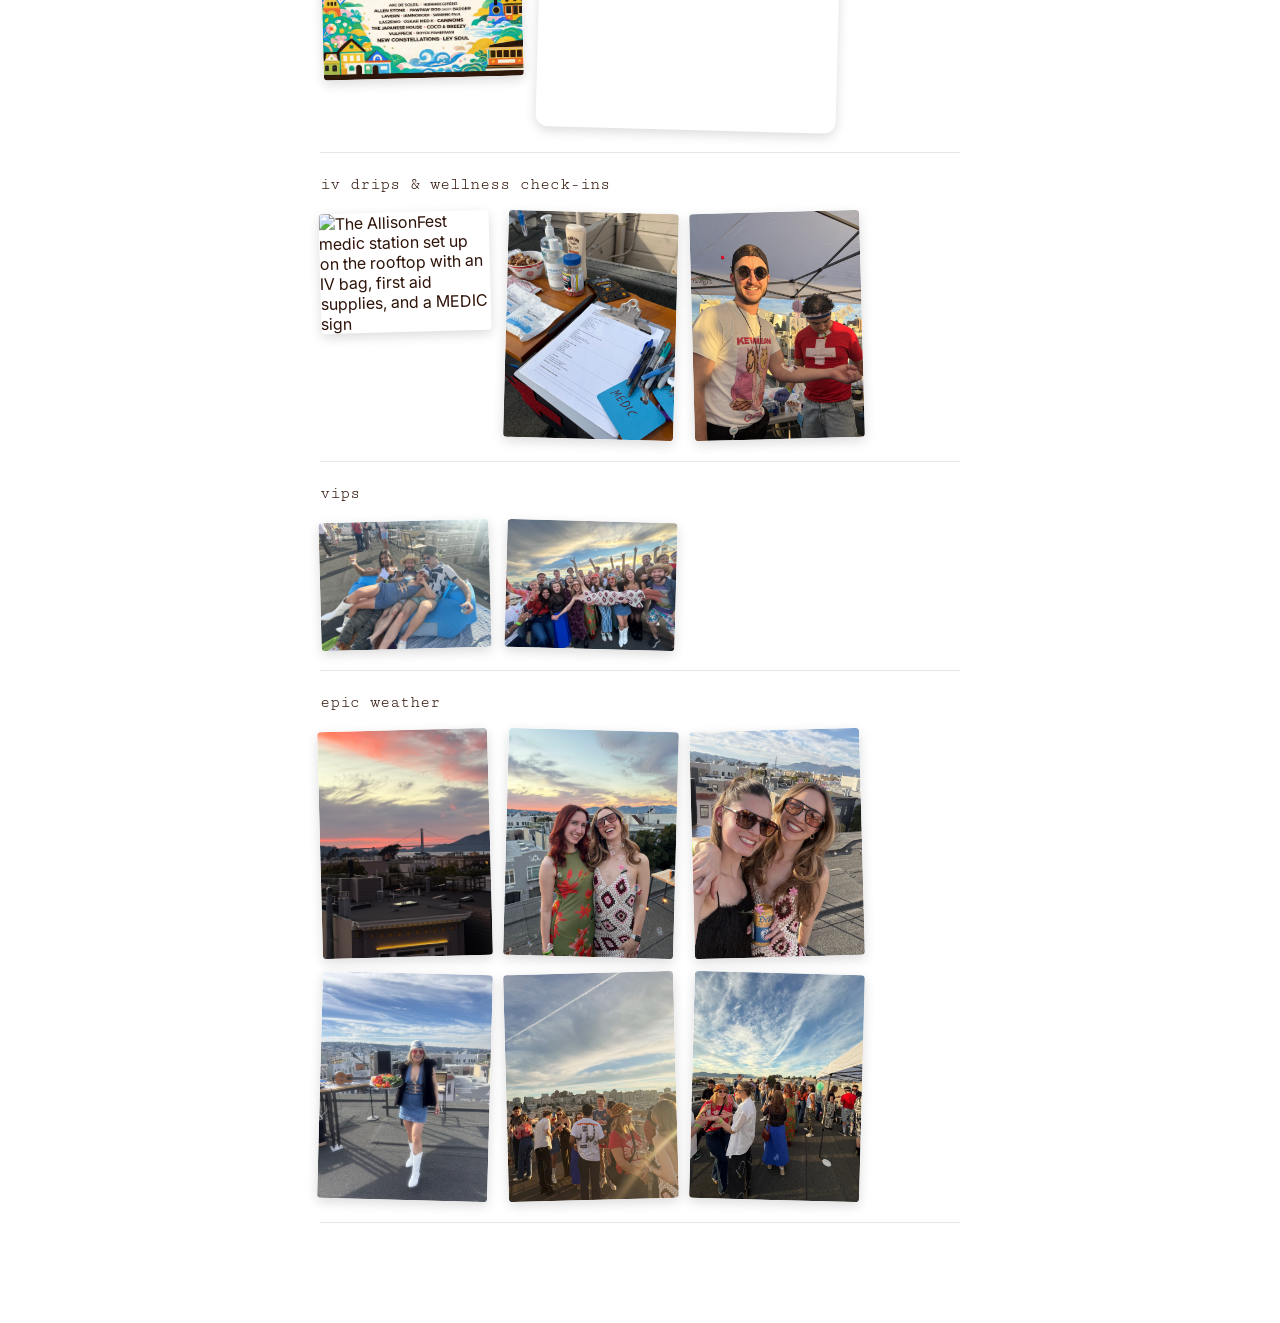
==== commit 21d81c01: "Add rooftop sky photo to epic weather section" ====
--- a/allisonfest.html
+++ b/allisonfest.html
@@ -115,6 +115,7 @@
           <img class="moment-photo" src="images/allisonfest-gallery-4.jpg" alt="Two friends smiling together on the rooftop with the Golden Gate Bridge behind them">
           <img class="moment-photo tilt-r" src="images/allisonfest-gallery-5.jpg" alt="Guest in a denim outfit and white boots holding a veggie tray on the rooftop">
           <img class="moment-photo" src="images/allisonfest-gallery-6.jpg" alt="Group of friends chatting on the rooftop at golden hour under a dramatic sky with a long contrail">
+          <img class="moment-photo tilt-r" src="images/allisonfest-gallery-7.jpg" alt="Guests dancing on the rooftop under a dramatic wide sky at golden hour">
         </div>
       </div>
     </div>
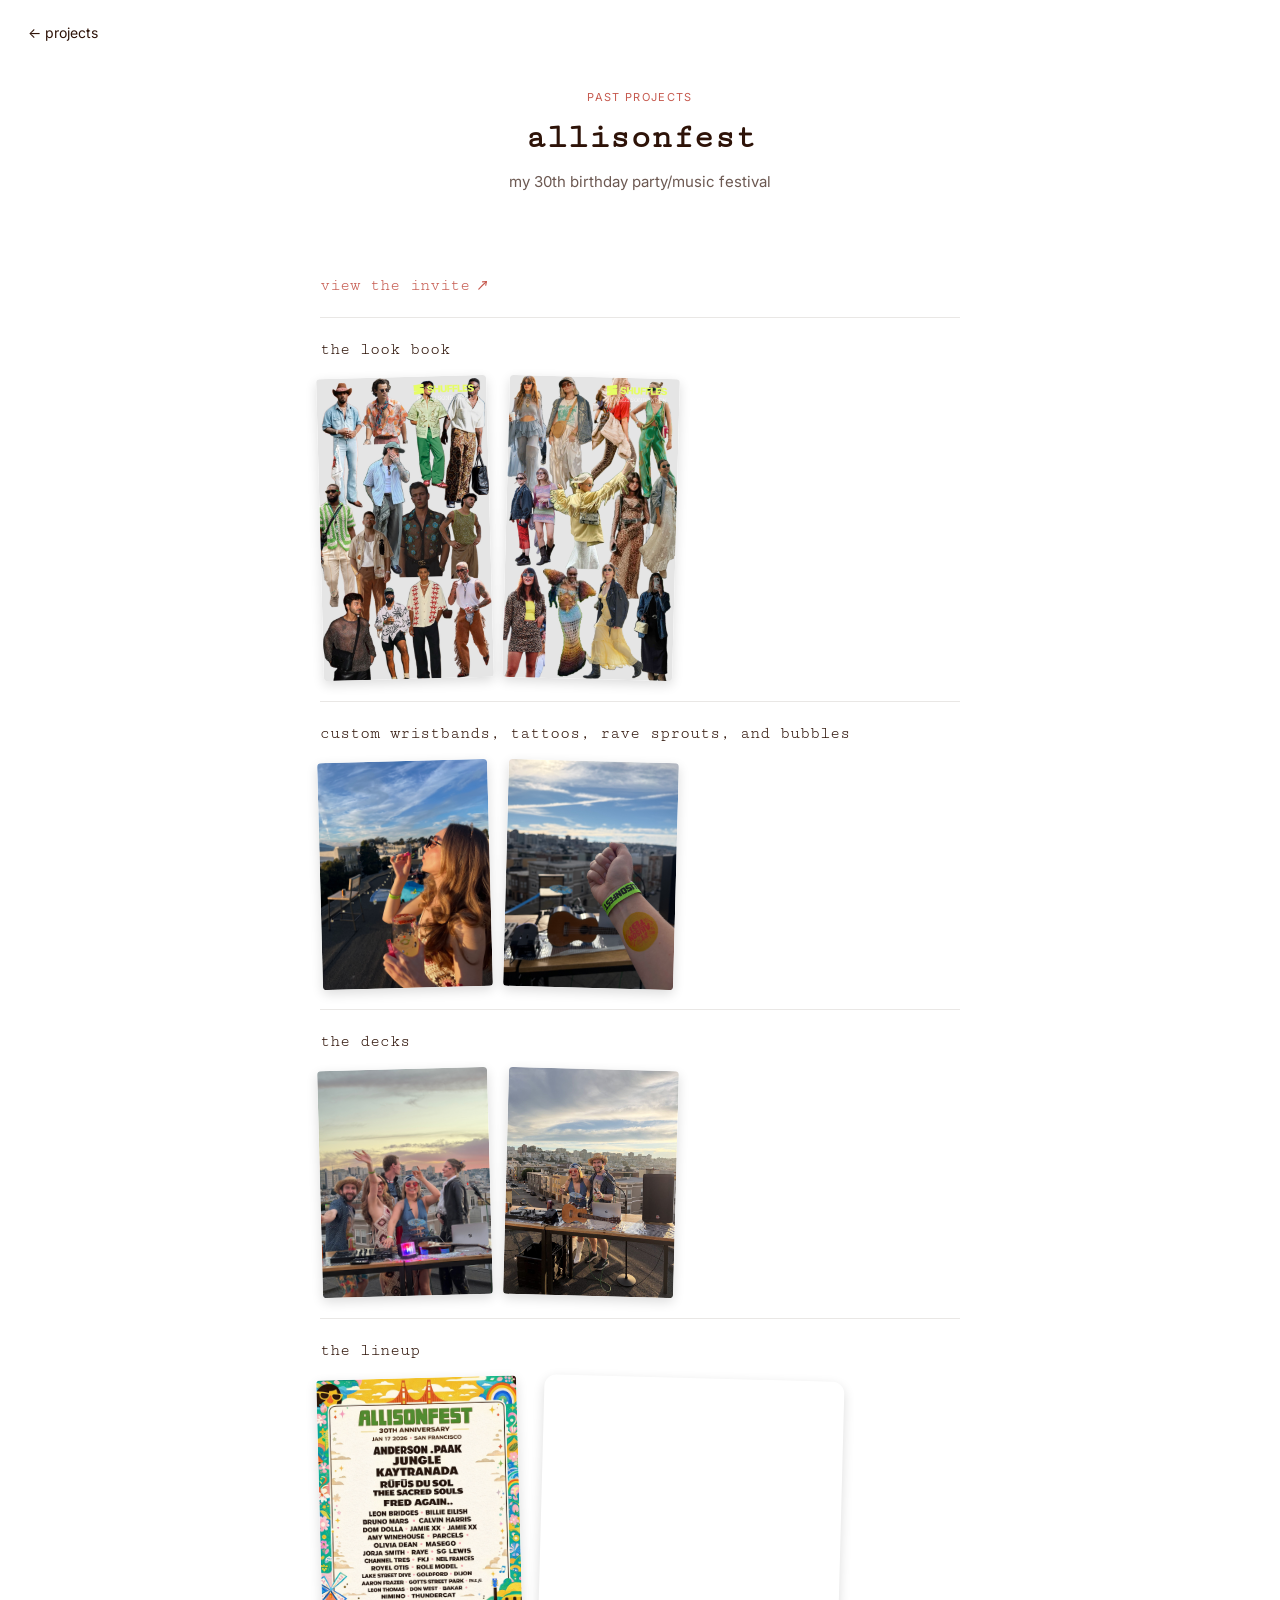
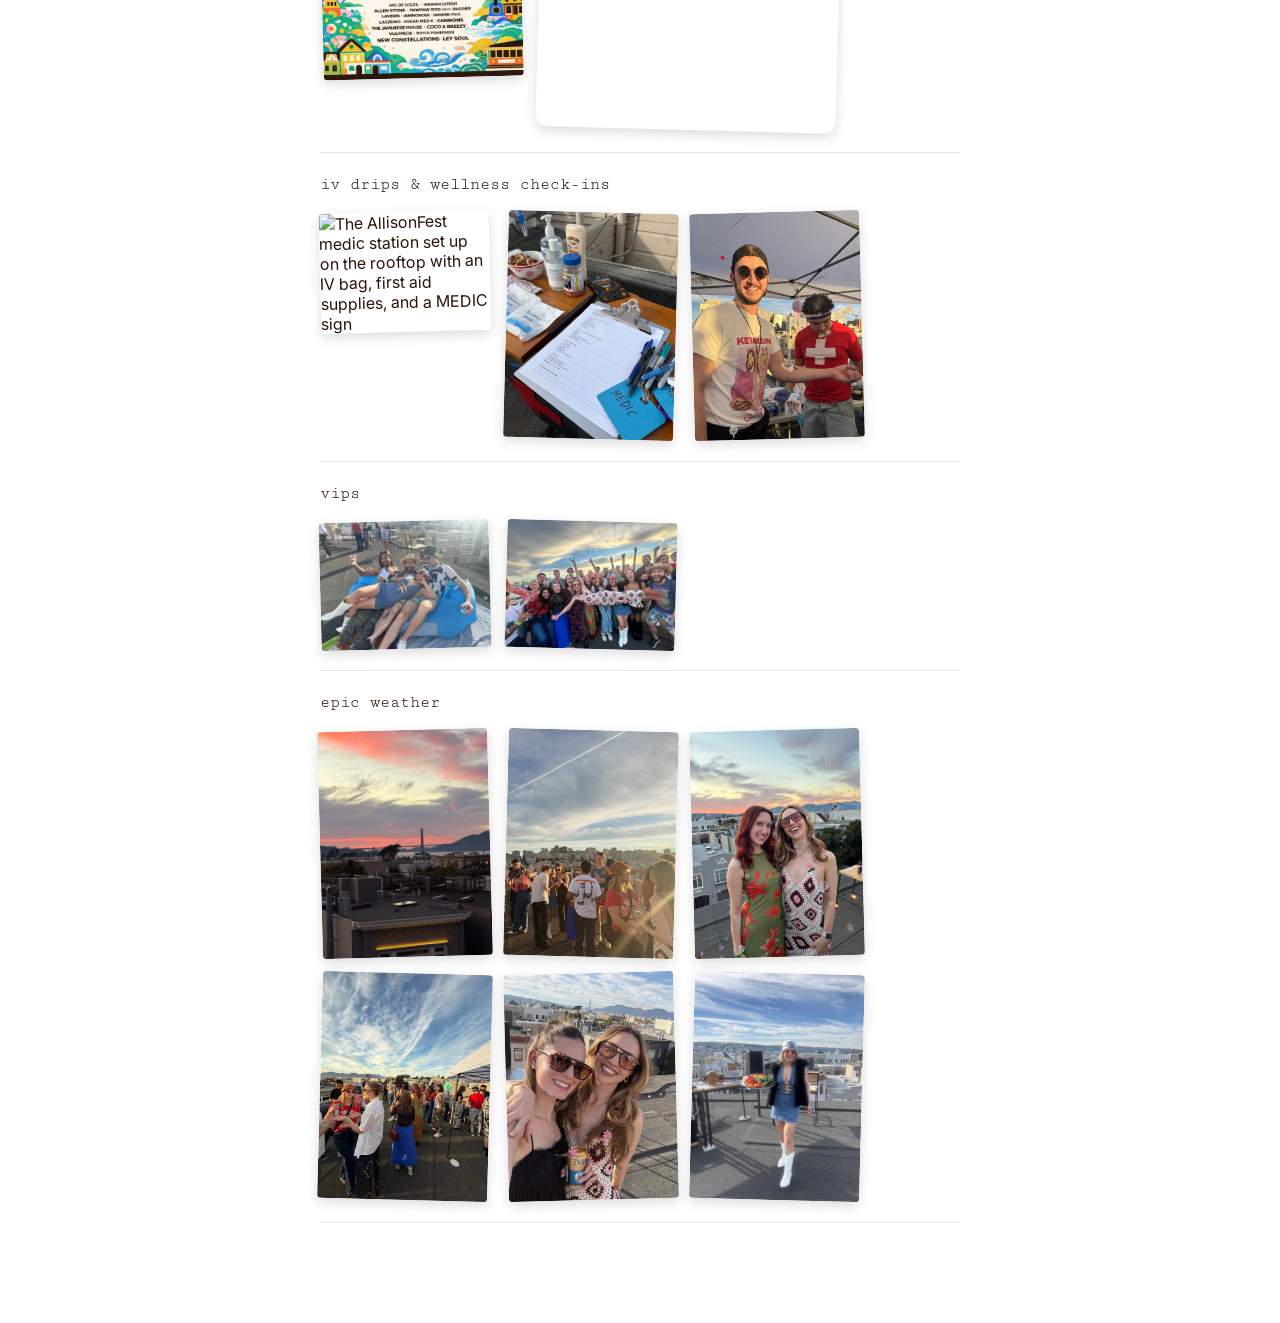
==== commit bfa62c4d: "Shuffle epic weather photo order to mix up pairs and groups" ====
--- a/allisonfest.html
+++ b/allisonfest.html
@@ -111,11 +111,11 @@
         <span class="title">epic weather</span>
         <div class="moment-photos">
           <img class="moment-photo" src="images/allisonfest-rooftop-view.jpg" alt="Sunset view of the Golden Gate Bridge from the AllisonFest rooftop">
-          <img class="moment-photo tilt-r" src="images/allisonfest-friends.jpg" alt="Two friends smiling together on the rooftop with bubbles floating around them">
+          <img class="moment-photo tilt-r" src="images/allisonfest-gallery-6.jpg" alt="Group of friends chatting on the rooftop at golden hour under a dramatic sky with a long contrail">
+          <img class="moment-photo" src="images/allisonfest-friends.jpg" alt="Two friends smiling together on the rooftop with bubbles floating around them">
+          <img class="moment-photo tilt-r" src="images/allisonfest-gallery-7.jpg" alt="Guests dancing on the rooftop under a dramatic wide sky at golden hour">
           <img class="moment-photo" src="images/allisonfest-gallery-4.jpg" alt="Two friends smiling together on the rooftop with the Golden Gate Bridge behind them">
           <img class="moment-photo tilt-r" src="images/allisonfest-gallery-5.jpg" alt="Guest in a denim outfit and white boots holding a veggie tray on the rooftop">
-          <img class="moment-photo" src="images/allisonfest-gallery-6.jpg" alt="Group of friends chatting on the rooftop at golden hour under a dramatic sky with a long contrail">
-          <img class="moment-photo tilt-r" src="images/allisonfest-gallery-7.jpg" alt="Guests dancing on the rooftop under a dramatic wide sky at golden hour">
         </div>
       </div>
     </div>
